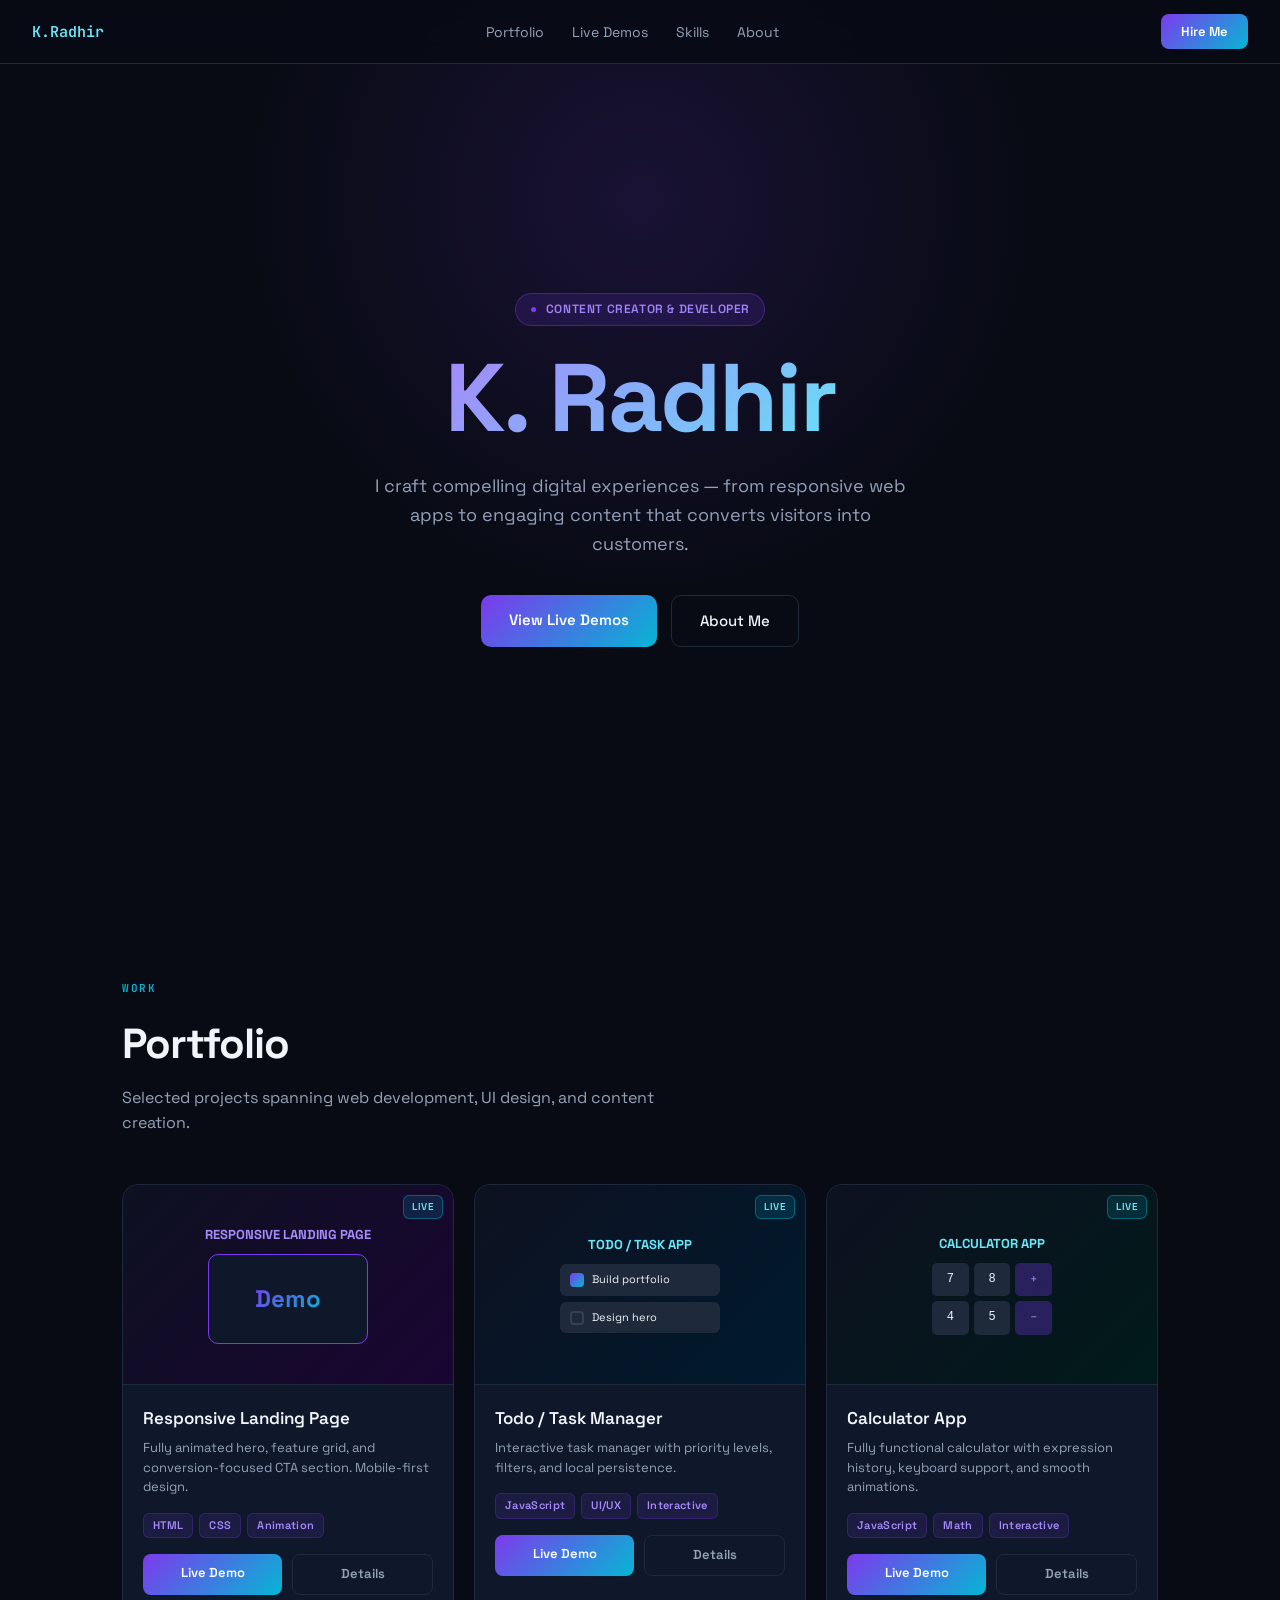
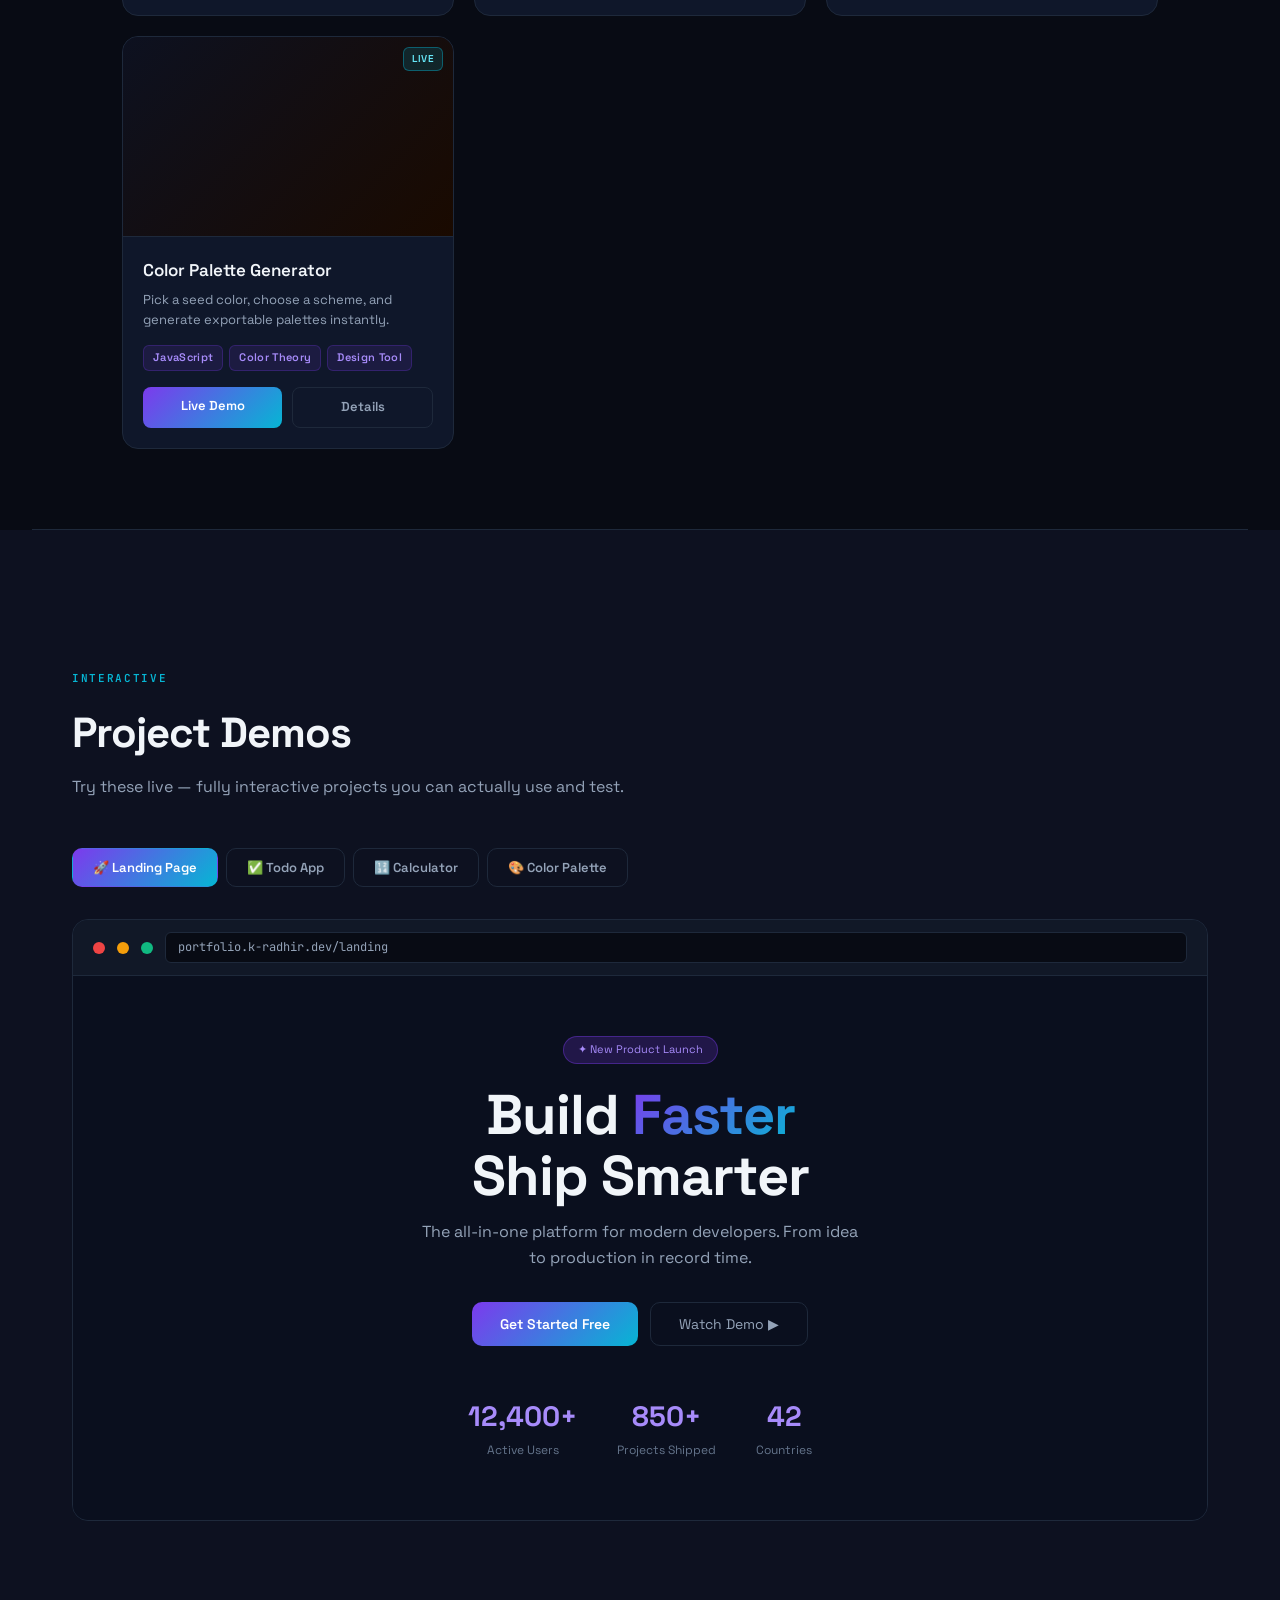
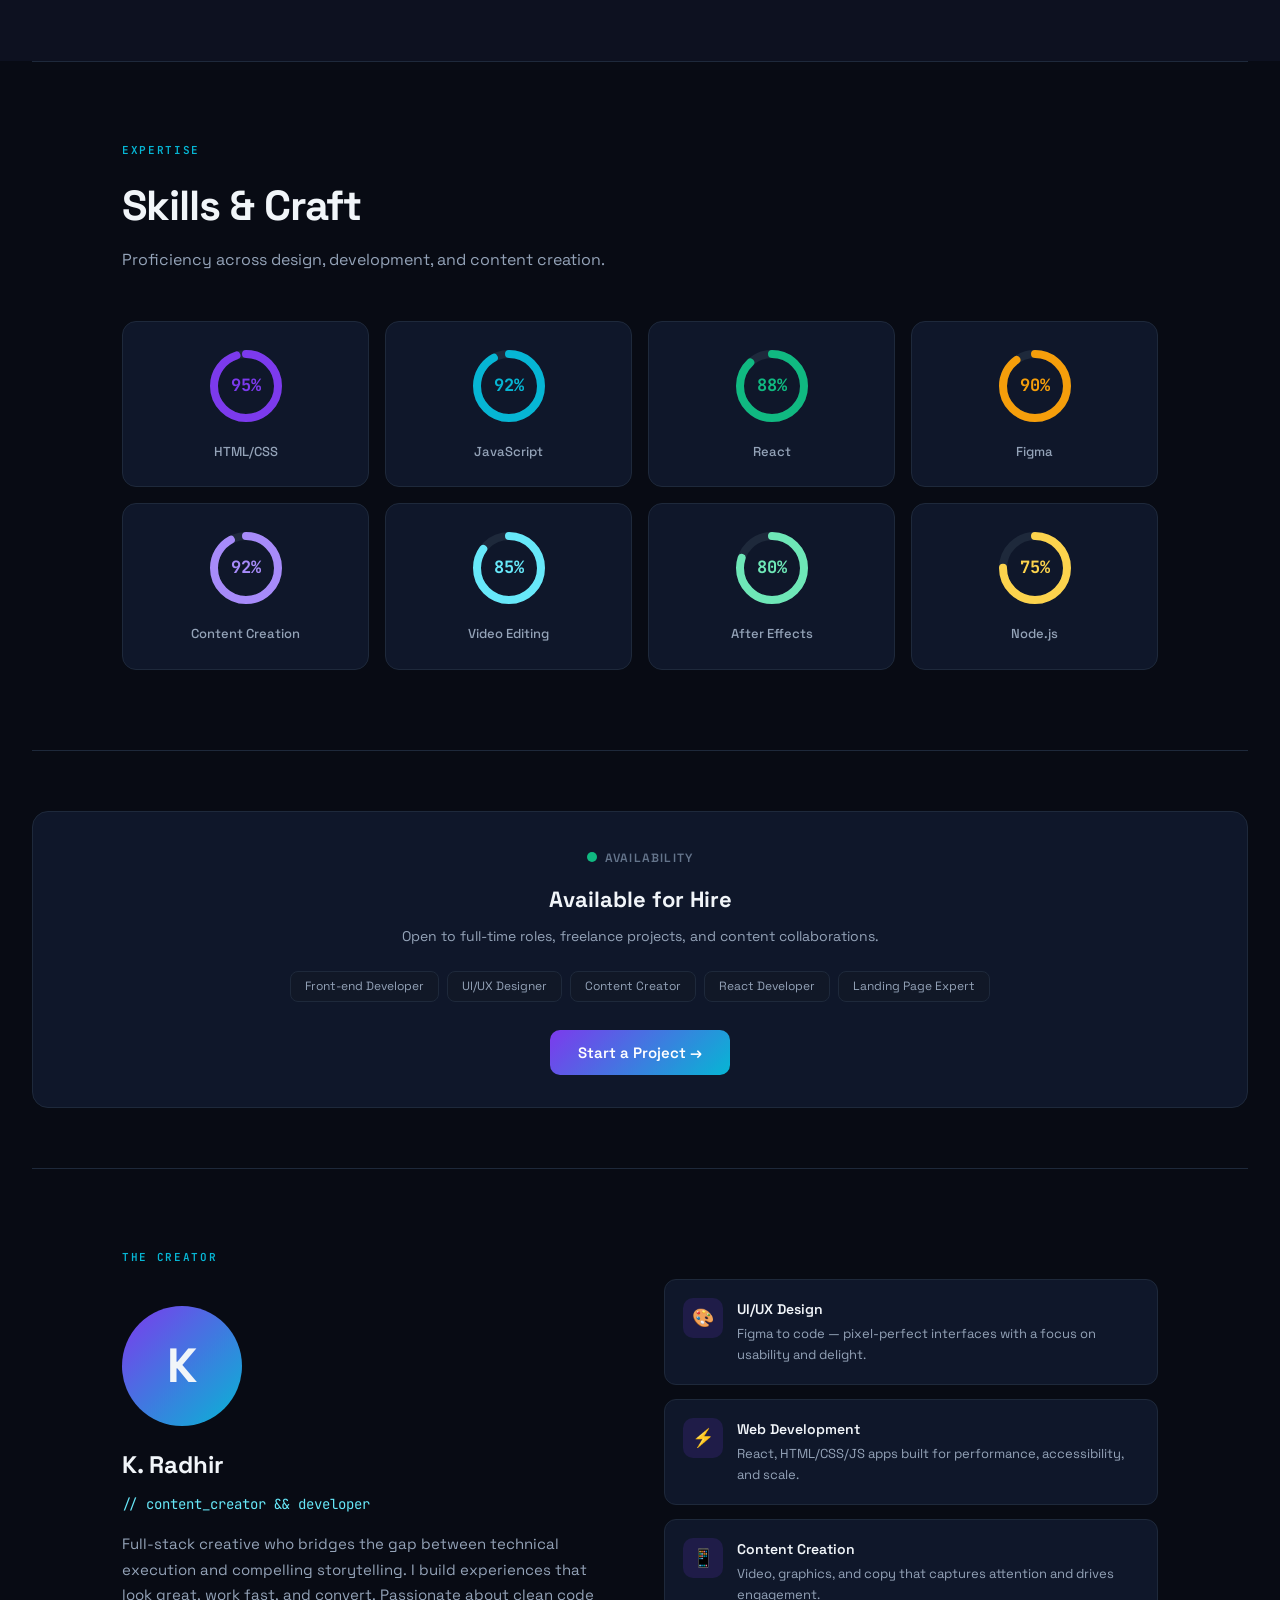
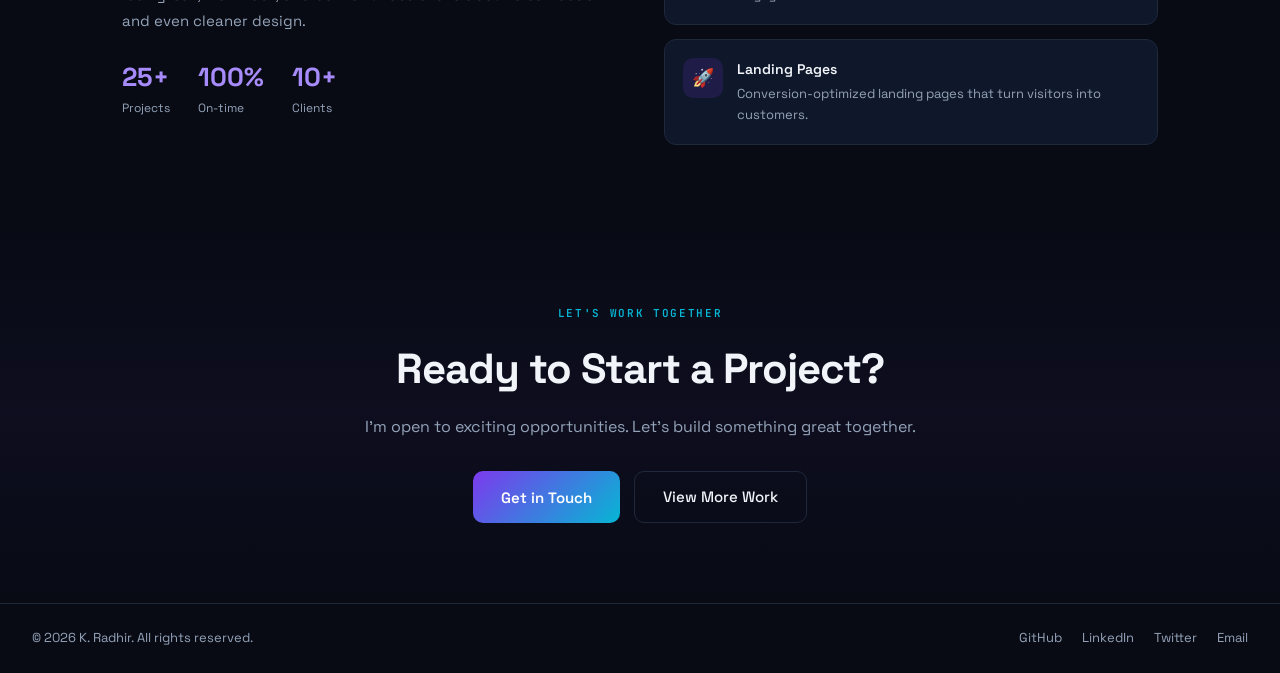
==== Index.html @ b8bf4877 "Index.html" ====
<!DOCTYPE html>
<html lang="en">
<head>
<meta charset="UTF-8">
<meta name="viewport" content="width=device-width, initial-scale=1.0">
<title>K. Radhir – web designer & Developer</title>
<link href="https://fonts.googleapis.com/css2?family=Space+Grotesk:wght@300;400;500;600;700&family=JetBrains+Mono:wght@400;600&display=swap" rel="stylesheet">
<style>
  :root {
    --bg: #080B14;
    --bg2: #0D1120;
    --bg3: #111827;
    --purple: #7C3AED;
    --purple-light: #A78BFA;
    --cyan: #06B6D4;
    --cyan-light: #67E8F9;
    --green: #10B981;
    --text: #F1F5F9;
    --text-muted: #94A3B8;
    --border: #1E293B;
    --card: #0F172A;
  }
  * { margin:0; padding:0; box-sizing:border-box; }
  html { scroll-behavior: smooth; }
  body {
    background: var(--bg);
    color: var(--text);
    font-family: 'Space Grotesk', sans-serif;
    line-height: 1.6;
    overflow-x: hidden;
  }
  /* NAV */
  nav {
    position: fixed; top: 0; width: 100%; z-index: 100;
    background: rgba(8,11,20,0.85);
    backdrop-filter: blur(12px);
    border-bottom: 1px solid var(--border);
    padding: 14px 32px;
    display: flex; justify-content: space-between; align-items: center;
  }
  .nav-logo {
    font-family: 'JetBrains Mono', monospace;
    font-size: 15px; color: var(--cyan-light); font-weight: 600;
  }
  .nav-links { display: flex; gap: 28px; list-style: none; }
  .nav-links a {
    color: var(--text-muted); text-decoration: none; font-size: 14px;
    transition: color .2s;
  }
  .nav-links a:hover { color: var(--cyan-light); }
  .nav-cta {
    background: linear-gradient(135deg, var(--purple), var(--cyan));
    color: white; border: none; padding: 9px 20px; border-radius: 8px;
    font-size: 13px; font-weight: 600; cursor: pointer; font-family: inherit;
    transition: opacity .2s;
  }
  .nav-cta:hover { opacity: .85; }

  /* HERO */
  .hero {
    min-height: 100vh;
    display: flex; flex-direction: column; justify-content: center; align-items: center;
    text-align: center; padding: 100px 32px 60px;
    position: relative; overflow: hidden;
  }
  .hero::before {
    content: '';
    position: absolute; top: -200px; left: 50%; transform: translateX(-50%);
    width: 800px; height: 800px;
    background: radial-gradient(circle, rgba(124,58,237,.15) 0%, transparent 70%);
    pointer-events: none;
  }
  .hero-badge {
    display: inline-flex; align-items: center; gap: 8px;
    background: rgba(124,58,237,.15); border: 1px solid rgba(124,58,237,.4);
    color: var(--purple-light); font-size: 12px; font-weight: 600;
    padding: 6px 14px; border-radius: 100px; margin-bottom: 24px;
    letter-spacing: .05em; text-transform: uppercase;
  }
  .hero-badge::before { content:'●'; color: var(--purple); animation: pulse 2s infinite; }
  @keyframes pulse { 0%,100%{opacity:1} 50%{opacity:.4} }
  .hero h1 {
    font-size: clamp(48px, 9vw, 96px); font-weight: 700; line-height: 1;
    letter-spacing: -2px; margin-bottom: 10px;
  }
  .hero h1 .grad {
    background: linear-gradient(135deg, var(--purple-light), var(--cyan-light));
    -webkit-background-clip: text; -webkit-text-fill-color: transparent;
    background-clip: text;
  }
  .hero-sub {
    color: var(--text-muted); font-size: clamp(15px, 2.5vw, 18px);
    max-width: 560px; margin: 16px auto 36px;
  }
  .hero-btns { display: flex; gap: 14px; justify-content: center; flex-wrap: wrap; }
  .btn-primary {
    background: linear-gradient(135deg, var(--purple), var(--cyan));
    color: white; padding: 13px 28px; border-radius: 10px;
    font-size: 15px; font-weight: 600; text-decoration: none;
    border: none; cursor: pointer; font-family: inherit; transition: transform .2s, opacity .2s;
  }
  .btn-primary:hover { transform: translateY(-2px); opacity: .9; }
  .btn-ghost {
    background: transparent; color: var(--text);
    border: 1px solid var(--border); padding: 13px 28px; border-radius: 10px;
    font-size: 15px; font-weight: 500; text-decoration: none;
    cursor: pointer; font-family: inherit; transition: border-color .2s, color .2s;
  }
  .btn-ghost:hover { border-color: var(--cyan); color: var(--cyan-light); }

  /* SECTION LABELS */
  .section { padding: 80px 32px; max-width: 1100px; margin: 0 auto; }
  .section-label {
    font-family: 'JetBrains Mono', monospace;
    font-size: 11px; font-weight: 600; letter-spacing: .15em;
    text-transform: uppercase; color: var(--cyan);
    margin-bottom: 12px;
  }
  .section-title {
    font-size: clamp(28px, 4vw, 42px); font-weight: 700; letter-spacing: -1px;
    margin-bottom: 8px;
  }
  .section-desc { color: var(--text-muted); font-size: 16px; max-width: 560px; margin-bottom: 48px; }

  /* PORTFOLIO GRID */
  .portfolio-grid {
    display: grid; grid-template-columns: repeat(auto-fill, minmax(320px, 1fr)); gap: 20px;
  }
  .card {
    background: var(--card); border: 1px solid var(--border);
    border-radius: 16px; overflow: hidden; transition: transform .2s, border-color .2s;
  }
  .card:hover { transform: translateY(-4px); border-color: rgba(124,58,237,.5); }
  .card-preview {
    width: 100%; height: 200px; background: var(--bg3);
    display: flex; align-items: center; justify-content: center;
    position: relative; overflow: hidden;
    border-bottom: 1px solid var(--border);
  }
  .card-preview iframe {
    width: 100%; height: 100%; border: none; pointer-events: none;
    transform-origin: top left;
  }
  .card-preview .preview-label {
    position: absolute; top: 10px; right: 10px;
    background: rgba(6,182,212,.15); border: 1px solid rgba(6,182,212,.4);
    color: var(--cyan-light); font-size: 10px; font-weight: 600;
    padding: 3px 8px; border-radius: 6px; letter-spacing: .05em;
  }
  .card-body { padding: 20px; }
  .card-title { font-size: 17px; font-weight: 600; margin-bottom: 6px; }
  .card-desc { color: var(--text-muted); font-size: 13px; line-height: 1.5; margin-bottom: 16px; }
  .tags { display: flex; gap: 6px; flex-wrap: wrap; margin-bottom: 16px; }
  .tag {
    background: rgba(124,58,237,.12); border: 1px solid rgba(124,58,237,.25);
    color: var(--purple-light); font-size: 11px; font-weight: 600;
    padding: 3px 9px; border-radius: 6px; letter-spacing: .03em;
  }
  .card-actions { display: flex; gap: 10px; }
  .btn-sm {
    flex: 1; padding: 9px; border-radius: 8px;
    font-size: 13px; font-weight: 600; font-family: inherit;
    cursor: pointer; transition: all .2s; text-align: center;
    text-decoration: none; display: block;
  }
  .btn-sm-primary {
    background: linear-gradient(135deg, var(--purple), var(--cyan));
    color: white; border: none;
  }
  .btn-sm-ghost {
    background: transparent; color: var(--text-muted);
    border: 1px solid var(--border);
  }
  .btn-sm-ghost:hover { border-color: var(--cyan); color: var(--cyan-light); }

  /* LIVE DEMO SECTION */
  .demos-section { padding: 60px 0; background: var(--bg2); }
  .demos-section .section { max-width: 1200px; }
  .demo-tabs {
    display: flex; gap: 8px; margin-bottom: 32px; flex-wrap: wrap;
  }
  .demo-tab {
    padding: 10px 20px; border-radius: 10px;
    font-size: 13px; font-weight: 600; font-family: inherit;
    cursor: pointer; border: 1px solid var(--border);
    background: transparent; color: var(--text-muted);
    transition: all .2s;
  }
  .demo-tab.active {
    background: linear-gradient(135deg, var(--purple), var(--cyan));
    color: white; border-color: transparent;
  }
  .demo-frame {
    background: var(--card); border: 1px solid var(--border);
    border-radius: 16px; overflow: hidden;
  }
  .demo-topbar {
    background: var(--bg3); padding: 12px 20px;
    display: flex; align-items: center; gap: 12px;
    border-bottom: 1px solid var(--border);
  }
  .dot { width: 12px; height: 12px; border-radius: 50%; }
  .dot-r { background: #EF4444; }
  .dot-y { background: #F59E0B; }
  .dot-g { background: #10B981; }
  .demo-url {
    flex: 1; background: var(--bg); border: 1px solid var(--border);
    border-radius: 6px; padding: 5px 12px;
    font-family: 'JetBrains Mono', monospace; font-size: 12px; color: var(--text-muted);
  }
  .demo-content { display: none; }
  .demo-content.active { display: block; }

  /* DEMO 1: Landing Page */
  .landing-demo {
    background: #0A0F1E;
    min-height: 500px;
    padding: 60px 40px;
    display: flex; flex-direction: column; align-items: center; justify-content: center;
    text-align: center;
  }
  .ld-badge {
    background: rgba(124,58,237,.2); border: 1px solid rgba(124,58,237,.4);
    color: #A78BFA; font-size: 11px; padding: 4px 14px; border-radius: 20px;
    margin-bottom: 20px; display: inline-block;
  }
  .ld-h1 { font-size: clamp(32px, 5vw, 56px); font-weight: 700; letter-spacing: -1px; margin-bottom: 12px; line-height: 1.1; }
  .ld-grad { background: linear-gradient(135deg,#7C3AED,#06B6D4); -webkit-background-clip:text; -webkit-text-fill-color:transparent; background-clip:text; }
  .ld-sub { color: #94A3B8; font-size: 16px; max-width: 440px; margin: 0 auto 32px; }
  .ld-btns { display: flex; gap: 12px; justify-content: center; flex-wrap: wrap; }
  .ld-btn1 { background: linear-gradient(135deg,#7C3AED,#06B6D4); color:white; border:none; padding:12px 28px; border-radius:10px; font-size:14px; font-weight:600; cursor:pointer; font-family:inherit; }
  .ld-btn2 { background: transparent; color:#94A3B8; border:1px solid #1E293B; padding:12px 28px; border-radius:10px; font-size:14px; cursor:pointer; font-family:inherit; }
  .ld-stats { display: flex; gap: 40px; margin-top: 48px; justify-content: center; }
  .ld-stat-n { font-size: 28px; font-weight: 700; color:#A78BFA; }
  .ld-stat-l { font-size: 12px; color: #64748B; margin-top: 2px; }

  /* DEMO 2: Todo App */
  .todo-demo { background: #0A0F1E; min-height: 500px; padding: 40px; }
  .todo-header { margin-bottom: 28px; }
  .todo-title-row { display: flex; justify-content: space-between; align-items: center; margin-bottom: 8px; }
  .todo-h { font-size: 22px; font-weight: 700; }
  .todo-date { font-size: 13px; color: #64748B; }
  .todo-input-row { display: flex; gap: 10px; margin-bottom: 24px; }
  .todo-input {
    flex: 1; background: #0F172A; border: 1px solid #1E293B;
    color: #F1F5F9; padding: 12px 16px; border-radius: 10px;
    font-size: 14px; font-family: inherit; outline: none;
  }
  .todo-input:focus { border-color: #7C3AED; }
  .todo-add { background: linear-gradient(135deg,#7C3AED,#06B6D4); color:white; border:none; padding:12px 20px; border-radius:10px; font-size:14px; font-weight:600; cursor:pointer; font-family:inherit; white-space:nowrap; }
  .todo-filters { display: flex; gap: 8px; margin-bottom: 20px; }
  .todo-filter { padding: 6px 16px; border-radius: 8px; border: 1px solid #1E293B; background:transparent; color:#64748B; font-size:12px; font-weight:600; cursor:pointer; font-family:inherit; transition:all .2s; }
  .todo-filter.active { background:rgba(124,58,237,.2); border-color:rgba(124,58,237,.4); color:#A78BFA; }
  .todo-list { display: flex; flex-direction: column; gap: 10px; }
  .todo-item {
    background: #0F172A; border: 1px solid #1E293B; border-radius: 12px;
    padding: 14px 16px; display: flex; align-items: center; gap: 12px;
    transition: border-color .2s;
  }
  .todo-item:hover { border-color: #334155; }
  .todo-item.done { opacity: .5; }
  .todo-cb {
    width: 20px; height: 20px; border-radius: 6px;
    border: 2px solid #334155; background: transparent;
    cursor: pointer; display: flex; align-items: center; justify-content: center;
    flex-shrink: 0; transition: all .2s;
  }
  .todo-cb.checked { background: linear-gradient(135deg,#7C3AED,#06B6D4); border-color:transparent; }
  .todo-cb.checked::after { content:'✓'; color:white; font-size:11px; font-weight:700; }
  .todo-text { flex: 1; font-size: 14px; }
  .todo-item.done .todo-text { text-decoration: line-through; color: #475569; }
  .todo-del { background:none; border:none; color:#475569; cursor:pointer; font-size:16px; padding:0 4px; transition:color .2s; }
  .todo-del:hover { color:#EF4444; }
  .todo-priority { font-size: 10px; font-weight: 700; padding: 3px 8px; border-radius: 5px; flex-shrink:0; }
  .p-high { background:rgba(239,68,68,.15); color:#F87171; }
  .p-med  { background:rgba(245,158,11,.15); color:#FCD34D; }
  .p-low  { background:rgba(16,185,129,.15); color:#6EE7B7; }

  /* DEMO 3: Calculator */
  .calc-demo { background: #0A0F1E; min-height: 500px; padding: 40px; display:flex; align-items:center; justify-content:center; }
  .calc-wrap { background: #0F172A; border: 1px solid #1E293B; border-radius: 24px; padding: 28px; width: 320px; }
  .calc-display {
    background: #080B14; border-radius: 16px; padding: 20px 20px 12px;
    text-align: right; margin-bottom: 20px; border: 1px solid #1E293B;
  }
  .calc-expr { color: #64748B; font-size: 14px; min-height: 20px; font-family: 'JetBrains Mono', monospace; }
  .calc-val { font-size: 42px; font-weight: 300; font-family: 'JetBrains Mono', monospace; color: #F1F5F9; margin-top: 4px; word-break: break-all; }
  .calc-btns { display: grid; grid-template-columns: repeat(4,1fr); gap: 10px; }
  .c-btn {
    padding: 18px; border-radius: 12px; border: none;
    font-size: 16px; font-weight: 600; cursor: pointer;
    font-family: 'JetBrains Mono', monospace; transition: all .1s; user-select:none;
  }
  .c-btn:active { transform: scale(.93); }
  .c-num { background: #1E293B; color: #F1F5F9; }
  .c-num:hover { background: #2D3F55; }
  .c-op  { background: rgba(124,58,237,.2); color: #A78BFA; border: 1px solid rgba(124,58,237,.3); }
  .c-op:hover { background: rgba(124,58,237,.35); }
  .c-eq  { background: linear-gradient(135deg,#7C3AED,#06B6D4); color:white; }
  .c-clr { background: rgba(239,68,68,.15); color: #F87171; }
  .c-clr:hover { background: rgba(239,68,68,.25); }
  .c-zero { grid-column: span 2; }

  /* DEMO 4: Color Palette Generator */
  .palette-demo { background: #0A0F1E; min-height: 500px; padding: 40px; }
  .palette-title { font-size: 22px; font-weight: 700; margin-bottom: 6px; }
  .palette-sub { color: #64748B; font-size: 14px; margin-bottom: 28px; }
  .palette-controls { display: flex; gap: 12px; margin-bottom: 28px; align-items: center; flex-wrap: wrap; }
  .palette-seed-row { display:flex; gap:10px; align-items:center; }
  .color-picker-label { font-size: 13px; color: #94A3B8; }
  .color-picker { width: 44px; height: 44px; border-radius: 10px; border: 2px solid #1E293B; cursor: pointer; padding: 2px; background: transparent; }
  .palette-scheme-btns { display:flex; gap:8px; }
  .scheme-btn { padding:8px 14px; border-radius:8px; border:1px solid #1E293B; background:transparent; color:#64748B; font-size:12px; font-weight:600; cursor:pointer; font-family:inherit; transition:all .2s; }
  .scheme-btn.active { background:rgba(124,58,237,.2); border-color:rgba(124,58,237,.4); color:#A78BFA; }
  .palette-gen-btn { margin-left:auto; background:linear-gradient(135deg,#7C3AED,#06B6D4); color:white; border:none; padding:10px 22px; border-radius:10px; font-size:13px; font-weight:600; cursor:pointer; font-family:inherit; }
  .palette-swatches { display: flex; gap: 0; border-radius: 16px; overflow: hidden; margin-bottom: 20px; height: 120px; }
  .swatch { flex: 1; display:flex; align-items:flex-end; justify-content:center; padding-bottom:10px; cursor:pointer; transition: flex .3s; position:relative; }
  .swatch:hover { flex: 1.4; }
  .swatch-hex { font-size:10px; font-weight:700; font-family:'JetBrains Mono',monospace; background:rgba(0,0,0,.5); color:white; padding:3px 7px; border-radius:5px; }
  .palette-list { display: flex; flex-direction:column; gap: 8px; }
  .palette-row { display:flex; align-items:center; gap:14px; background:#0F172A; border:1px solid #1E293B; border-radius:10px; padding:12px 16px; }
  .pl-swatch { width:32px; height:32px; border-radius:8px; flex-shrink:0; }
  .pl-hex { font-family:'JetBrains Mono',monospace; font-size:13px; flex:1; }
  .pl-name { color:#64748B; font-size:12px; flex:1; }
  .pl-copy { background:none; border:1px solid #1E293B; color:#94A3B8; padding:5px 12px; border-radius:7px; font-size:11px; cursor:pointer; font-family:inherit; transition:all .2s; }
  .pl-copy:hover { border-color:#06B6D4; color:#67E8F9; }
  .pl-copy.copied { background:rgba(16,185,129,.15); border-color:#10B981; color:#6EE7B7; }

  /* SKILLS */
  .skills-grid {
    display: grid; grid-template-columns: repeat(auto-fill, minmax(200px, 1fr)); gap: 16px;
  }
  .skill-card {
    background: var(--card); border: 1px solid var(--border); border-radius: 14px; padding: 24px;
    text-align: center;
  }
  .skill-ring {
    width: 80px; height: 80px; margin: 0 auto 16px;
    position: relative;
  }
  .skill-ring svg { transform: rotate(-90deg); }
  .skill-ring-bg { fill: none; stroke: #1E293B; stroke-width: 8; }
  .skill-ring-fill { fill: none; stroke-width: 8; stroke-linecap: round; transition: stroke-dashoffset .8s ease; }
  .skill-pct {
    position: absolute; top: 50%; left: 50%; transform: translate(-50%,-50%);
    font-size: 17px; font-weight: 700; font-family: 'JetBrains Mono', monospace;
  }
  .skill-name { font-size: 13px; color: var(--text-muted); font-weight: 500; }

  /* ABOUT */
  .about-grid { display: grid; grid-template-columns: 1fr 1fr; gap: 48px; align-items: center; }
  @media (max-width: 640px) { .about-grid { grid-template-columns: 1fr; } }
  .about-avatar {
    width: 120px; height: 120px; border-radius: 50%;
    background: linear-gradient(135deg, var(--purple), var(--cyan));
    display: flex; align-items: center; justify-content: center;
    font-size: 48px; font-weight: 700; margin-bottom: 20px;
  }
  .about-name { font-size: 24px; font-weight: 700; margin-bottom: 8px; }
  .about-role { color: var(--cyan-light); font-size: 14px; font-family: 'JetBrains Mono', monospace; margin-bottom: 16px; }
  .about-bio { color: var(--text-muted); font-size: 15px; line-height: 1.7; margin-bottom: 24px; }
  .about-stats { display: flex; gap: 28px; }
  .stat-val { font-size: 26px; font-weight: 700; color: var(--purple-light); }
  .stat-label { font-size: 12px; color: var(--text-muted); }
  .about-services { display: flex; flex-direction: column; gap: 14px; }
  .service-item {
    background: var(--card); border: 1px solid var(--border); border-radius: 12px; padding: 18px;
    display: flex; gap: 14px; align-items: flex-start;
    transition: border-color .2s;
  }
  .service-item:hover { border-color: rgba(124,58,237,.5); }
  .service-icon {
    width: 40px; height: 40px; border-radius: 10px;
    background: rgba(124,58,237,.15); display: flex; align-items: center; justify-content: center;
    font-size: 18px; flex-shrink: 0;
  }
  .service-title { font-size: 14px; font-weight: 600; margin-bottom: 4px; }
  .service-desc { font-size: 13px; color: var(--text-muted); }

  /* AVAILABLE */
  .available-banner {
    background: var(--card); border: 1px solid var(--border); border-radius: 16px; padding: 32px;
    text-align: center; margin: 0 32px;
  }
  .avail-dot { display: inline-block; width: 10px; height: 10px; background: var(--green); border-radius: 50%; margin-right: 8px; animation: pulse 2s infinite; }
  .avail-title { font-size: 22px; font-weight: 700; margin: 12px 0 8px; }
  .avail-desc { color: var(--text-muted); font-size: 14px; margin-bottom: 24px; }
  .avail-skills { display: flex; gap: 8px; flex-wrap: wrap; justify-content: center; margin-bottom: 28px; }
  .avail-skill { background: var(--bg3); border: 1px solid var(--border); color: var(--text-muted); font-size: 12px; padding: 5px 14px; border-radius: 8px; }

  /* CTA */
  .cta-section {
    text-align: center; padding: 80px 32px;
    background: linear-gradient(180deg, var(--bg) 0%, rgba(124,58,237,.05) 50%, var(--bg) 100%);
  }
  .cta-title { font-size: clamp(28px,4vw,42px); font-weight: 700; letter-spacing: -1px; margin-bottom: 12px; }
  .cta-sub { color: var(--text-muted); font-size: 16px; margin-bottom: 32px; }

  /* FOOTER */
  footer {
    border-top: 1px solid var(--border); padding: 24px 32px;
    display: flex; justify-content: space-between; align-items: center; flex-wrap: wrap; gap: 16px;
  }
  .footer-copy { font-size: 13px; color: var(--text-muted); }
  .footer-links { display: flex; gap: 20px; }
  .footer-links a { color: var(--text-muted); font-size: 13px; text-decoration: none; transition: color .2s; }
  .footer-links a:hover { color: var(--cyan-light); }

  /* divider */
  .divider { height: 1px; background: var(--border); margin: 0 32px; }

  /* responsive */
  @media (max-width: 768px) {
    .nav-links { display: none; }
    .portfolio-grid { grid-template-columns: 1fr; }
    .skills-grid { grid-template-columns: repeat(2,1fr); }
    .ld-stats { gap: 24px; }
    .calc-wrap { width: 100%; max-width: 320px; }
    .palette-controls { flex-direction: column; align-items:flex-start; }
    .palette-gen-btn { margin-left: 0; }
  }
  @media (max-width: 480px) {
    nav { padding: 12px 16px; }
    .section { padding: 60px 16px; }
    .available-banner { margin: 0 16px; }
    .demo-tabs { gap: 6px; }
    .demo-tab { font-size: 12px; padding: 8px 14px; }
  }
</style>
</head>
<body>

<!-- NAV -->
<nav>
  <span class="nav-logo">K.Radhir</span>
  <ul class="nav-links">
    <li><a href="#portfolio">Portfolio</a></li>
    <li><a href="#demos">Live Demos</a></li>
    <li><a href="#skills">Skills</a></li>
    <li><a href="#about">About</a></li>
  </ul>
  <button class="nav-cta" onclick="document.getElementById('contact').scrollIntoView({behavior:'smooth'})">Hire Me</button>
</nav>

<!-- HERO -->
<section class="hero">
  <div class="hero-badge">Content Creator &amp; Developer</div>
  <h1><span class="grad">K. Radhir</span></h1>
  <p class="hero-sub">I craft compelling digital experiences — from responsive web apps to engaging content that converts visitors into customers.</p>
  <div class="hero-btns">
    <a href="#demos" class="btn-primary">View Live Demos</a>
    <a href="#about" class="btn-ghost">About Me</a>
  </div>
</section>

<!-- PORTFOLIO GRID -->
<section class="section" id="portfolio">
  <div class="section-label">Work</div>
  <h2 class="section-title">Portfolio</h2>
  <p class="section-desc">Selected projects spanning web development, UI design, and content creation.</p>
  <div class="portfolio-grid">
    <div class="card">
      <div class="card-preview" style="background:linear-gradient(135deg,#0D1120,#1a0533)">
        <div style="text-align:center;padding:20px">
          <div style="font-size:13px;color:#A78BFA;font-weight:700;margin-bottom:8px">RESPONSIVE LANDING PAGE</div>
          <div style="width:160px;height:90px;background:#0F172A;border-radius:10px;margin:0 auto;border:1px solid #7C3AED;display:flex;align-items:center;justify-content:center">
            <div style="font-size:24px;font-weight:700;background:linear-gradient(135deg,#7C3AED,#06B6D4);-webkit-background-clip:text;-webkit-text-fill-color:transparent;background-clip:text">Demo</div>
          </div>
        </div>
        <span class="preview-label">LIVE</span>
      </div>
      <div class="card-body">
        <div class="card-title">Responsive Landing Page</div>
        <div class="card-desc">Fully animated hero, feature grid, and conversion-focused CTA section. Mobile-first design.</div>
        <div class="tags"><span class="tag">HTML</span><span class="tag">CSS</span><span class="tag">Animation</span></div>
        <div class="card-actions">
          <a href="#demo-landing" class="btn-sm btn-sm-primary" onclick="openDemo('landing')">Live Demo</a>
          <a href="#demos" class="btn-sm btn-sm-ghost">Details</a>
        </div>
      </div>
    </div>
    <div class="card">
      <div class="card-preview" style="background:linear-gradient(135deg,#0D1120,#001a2e)">
        <div style="text-align:center;padding:20px">
          <div style="font-size:13px;color:#67E8F9;font-weight:700;margin-bottom:8px">TODO / TASK APP</div>
          <div style="display:flex;flex-direction:column;gap:6px;width:160px;margin:0 auto">
            <div style="background:#1E293B;border-radius:6px;padding:7px 10px;font-size:11px;display:flex;gap:8px;align-items:center"><div style="width:14px;height:14px;border-radius:4px;background:linear-gradient(135deg,#7C3AED,#06B6D4)"></div>Build portfolio</div>
            <div style="background:#1E293B;border-radius:6px;padding:7px 10px;font-size:11px;display:flex;gap:8px;align-items:center"><div style="width:14px;height:14px;border-radius:4px;border:2px solid #334155"></div>Design hero</div>
          </div>
        </div>
        <span class="preview-label">LIVE</span>
      </div>
      <div class="card-body">
        <div class="card-title">Todo / Task Manager</div>
        <div class="card-desc">Interactive task manager with priority levels, filters, and local persistence.</div>
        <div class="tags"><span class="tag">JavaScript</span><span class="tag">UI/UX</span><span class="tag">Interactive</span></div>
        <div class="card-actions">
          <a href="#demos" class="btn-sm btn-sm-primary" onclick="openDemo('todo')">Live Demo</a>
          <a href="#demos" class="btn-sm btn-sm-ghost">Details</a>
        </div>
      </div>
    </div>
    <div class="card">
      <div class="card-preview" style="background:linear-gradient(135deg,#0D1120,#001a1a)">
        <div style="text-align:center;padding:20px">
          <div style="font-size:13px;color:#67E8F9;font-weight:700;margin-bottom:8px">CALCULATOR APP</div>
          <div style="display:grid;grid-template-columns:repeat(3,1fr);gap:5px;width:120px;margin:0 auto">
            <div style="background:#1E293B;border-radius:5px;padding:7px;font-size:12px;text-align:center;font-family:monospace">7</div>
            <div style="background:#1E293B;border-radius:5px;padding:7px;font-size:12px;text-align:center;font-family:monospace">8</div>
            <div style="background:rgba(124,58,237,.3);border-radius:5px;padding:7px;font-size:12px;text-align:center;color:#A78BFA">+</div>
            <div style="background:#1E293B;border-radius:5px;padding:7px;font-size:12px;text-align:center;font-family:monospace">4</div>
            <div style="background:#1E293B;border-radius:5px;padding:7px;font-size:12px;text-align:center;font-family:monospace">5</div>
            <div style="background:rgba(124,58,237,.3);border-radius:5px;padding:7px;font-size:12px;text-align:center;color:#A78BFA">−</div>
          </div>
        </div>
        <span class="preview-label">LIVE</span>
      </div>
      <div class="card-body">
        <div class="card-title">Calculator App</div>
        <div class="card-desc">Fully functional calculator with expression history, keyboard support, and smooth animations.</div>
        <div class="tags"><span class="tag">JavaScript</span><span class="tag">Math</span><span class="tag">Interactive</span></div>
        <div class="card-actions">
          <a href="#demos" class="btn-sm btn-sm-primary" onclick="openDemo('calc')">Live Demo</a>
          <a href="#demos" class="btn-sm btn-sm-ghost">Details</a>
        </div>
      </div>
    </div>
    <div class="card">
      <div class="card-preview" style="background:linear-gradient(135deg,#0D1120,#1a0a00)">
        <div style="display:flex;height:100%;align-items:center;justify-content:center;gap:0">
          <div style="flex:1;height:100%;background:#7C3AED"></div>
          <div style="flex:1;height:100%;background:#06B6D4"></div>
          <div style="flex:1;height:100%;background:#10B981"></div>
          <div style="flex:1;height:100%;background:#F59E0B"></div>
          <div style="flex:1;height:100%;background:#EF4444"></div>
        </div>
        <span class="preview-label">LIVE</span>
      </div>
      <div class="card-body">
        <div class="card-title">Color Palette Generator</div>
        <div class="card-desc">Pick a seed color, choose a scheme, and generate exportable palettes instantly.</div>
        <div class="tags"><span class="tag">JavaScript</span><span class="tag">Color Theory</span><span class="tag">Design Tool</span></div>
        <div class="card-actions">
          <a href="#demos" class="btn-sm btn-sm-primary" onclick="openDemo('palette')">Live Demo</a>
          <a href="#demos" class="btn-sm btn-sm-ghost">Details</a>
        </div>
      </div>
    </div>
  </div>
</section>

<div class="divider"></div>

<!-- LIVE DEMOS -->
<div class="demos-section" id="demos">
  <div class="section">
    <div class="section-label">Interactive</div>
    <h2 class="section-title">Project Demos</h2>
    <p class="section-desc">Try these live — fully interactive projects you can actually use and test.</p>

    <div class="demo-tabs">
      <button class="demo-tab active" onclick="openDemo('landing')">🚀 Landing Page</button>
      <button class="demo-tab" onclick="openDemo('todo')">✅ Todo App</button>
      <button class="demo-tab" onclick="openDemo('calc')">🔢 Calculator</button>
      <button class="demo-tab" onclick="openDemo('palette')">🎨 Color Palette</button>
    </div>

    <div class="demo-frame">
      <div class="demo-topbar">
        <div class="dot dot-r"></div>
        <div class="dot dot-y"></div>
        <div class="dot dot-g"></div>
        <div class="demo-url" id="demoUrl">portfolio.k-radhir.dev/landing</div>
      </div>

      <!-- DEMO: Landing Page -->
      <div class="demo-content active" id="demo-landing">
        <div class="landing-demo">
          <div class="ld-badge">✦ New Product Launch</div>
          <h2 class="ld-h1">Build <span class="ld-grad">Faster</span><br>Ship Smarter</h2>
          <p class="ld-sub">The all-in-one platform for modern developers. From idea to production in record time.</p>
          <div class="ld-btns">
            <button class="ld-btn1" onclick="this.textContent='🎉 Started!';setTimeout(()=>this.textContent='Get Started Free',2000)">Get Started Free</button>
            <button class="ld-btn2" onclick="alert('▶ Video demo would play here')">Watch Demo ▶</button>
          </div>
          <div class="ld-stats">
            <div><div class="ld-stat-n" id="ldN1">0</div><div class="ld-stat-l">Active Users</div></div>
            <div><div class="ld-stat-n" id="ldN2">0</div><div class="ld-stat-l">Projects Shipped</div></div>
            <div><div class="ld-stat-n" id="ldN3">0</div><div class="ld-stat-l">Countries</div></div>
          </div>
        </div>
      </div>

      <!-- DEMO: Todo -->
      <div class="demo-content" id="demo-todo">
        <div class="todo-demo">
          <div class="todo-header">
            <div class="todo-title-row">
              <span class="todo-h">My Tasks</span>
              <span class="todo-date" id="todoDate"></span>
            </div>
          </div>
          <div class="todo-input-row">
            <input class="todo-input" id="todoInput" placeholder="Add a new task..." onkeydown="if(event.key==='Enter')addTodo()">
            <select id="todoPriority" style="background:#0F172A;border:1px solid #1E293B;color:#94A3B8;padding:12px;border-radius:10px;font-family:inherit;font-size:13px;cursor:pointer;outline:none">
              <option value="high">🔴 High</option>
              <option value="med" selected>🟡 Med</option>
              <option value="low">🟢 Low</option>
            </select>
            <button class="todo-add" onclick="addTodo()">+ Add</button>
          </div>
          <div class="todo-filters">
            <button class="todo-filter active" onclick="filterTodos('all',this)">All</button>
            <button class="todo-filter" onclick="filterTodos('active',this)">Active</button>
            <button class="todo-filter" onclick="filterTodos('done',this)">Done</button>
          </div>
          <div class="todo-list" id="todoList"></div>
        </div>
      </div>

      <!-- DEMO: Calculator -->
      <div class="demo-content" id="demo-calc">
        <div class="calc-demo">
          <div class="calc-wrap">
            <div class="calc-display">
              <div class="calc-expr" id="calcExpr"></div>
              <div class="calc-val" id="calcVal">0</div>
            </div>
            <div class="calc-btns">
              <button class="c-btn c-clr" onclick="calcAction('C')">C</button>
              <button class="c-btn c-clr" onclick="calcAction('±')">±</button>
              <button class="c-btn c-clr" onclick="calcAction('%')">%</button>
              <button class="c-btn c-op"  onclick="calcAction('÷')">÷</button>
              <button class="c-btn c-num" onclick="calcAction('7')">7</button>
              <button class="c-btn c-num" onclick="calcAction('8')">8</button>
              <button class="c-btn c-num" onclick="calcAction('9')">9</button>
              <button class="c-btn c-op"  onclick="calcAction('×')">×</button>
              <button class="c-btn c-num" onclick="calcAction('4')">4</button>
              <button class="c-btn c-num" onclick="calcAction('5')">5</button>
              <button class="c-btn c-num" onclick="calcAction('6')">6</button>
              <button class="c-btn c-op"  onclick="calcAction('−')">−</button>
              <button class="c-btn c-num" onclick="calcAction('1')">1</button>
              <button class="c-btn c-num" onclick="calcAction('2')">2</button>
              <button class="c-btn c-num" onclick="calcAction('3')">3</button>
              <button class="c-btn c-op"  onclick="calcAction('+')">+</button>
              <button class="c-btn c-num c-zero" onclick="calcAction('0')">0</button>
              <button class="c-btn c-num" onclick="calcAction('.')">.</button>
              <button class="c-btn c-eq"  onclick="calcAction('=')">=</button>
            </div>
          </div>
        </div>
      </div>

      <!-- DEMO: Color Palette -->
      <div class="demo-content" id="demo-palette">
        <div class="palette-demo">
          <div class="palette-title">Color Palette Generator</div>
          <div class="palette-sub">Pick a color, choose a scheme, generate your palette.</div>
          <div class="palette-controls">
            <div class="palette-seed-row">
              <span class="color-picker-label">Seed:</span>
              <input type="color" class="color-picker" id="seedColor" value="#7C3AED" oninput="generatePalette()">
            </div>
            <div class="palette-scheme-btns">
              <button class="scheme-btn active" onclick="setScheme('analogous',this)">Analogous</button>
              <button class="scheme-btn" onclick="setScheme('complementary',this)">Complementary</button>
              <button class="scheme-btn" onclick="setScheme('triadic',this)">Triadic</button>
              <button class="scheme-btn" onclick="setScheme('monochromatic',this)">Mono</button>
            </div>
            <button class="palette-gen-btn" onclick="generatePalette()">↻ Randomize</button>
          </div>
          <div class="palette-swatches" id="paletteSwatch"></div>
          <div class="palette-list" id="paletteList"></div>
        </div>
      </div>
    </div>
  </div>
</div>

<div class="divider"></div>

<!-- SKILLS -->
<section class="section" id="skills">
  <div class="section-label">Expertise</div>
  <h2 class="section-title">Skills &amp; Craft</h2>
  <p class="section-desc">Proficiency across design, development, and content creation.</p>
  <div class="skills-grid" id="skillsGrid"></div>
</section>

<div class="divider"></div>

<!-- AVAILABLE -->
<div style="padding: 60px 0" id="contact">
  <div class="available-banner">
    <div><span class="avail-dot"></span><span style="font-size:12px;color:#64748B;font-weight:600;letter-spacing:.1em">AVAILABILITY</span></div>
    <div class="avail-title">Available for Hire</div>
    <div class="avail-desc">Open to full-time roles, freelance projects, and content collaborations.</div>
    <div class="avail-skills">
      <span class="avail-skill">Front-end Developer</span>
      <span class="avail-skill">UI/UX Designer</span>
      <span class="avail-skill">Content Creator</span>
      <span class="avail-skill">React Developer</span>
      <span class="avail-skill">Landing Page Expert</span>
    </div>
    <button class="btn-primary" onclick="window.location='mailto:radhir@example.com'">Start a Project →</button>
  </div>
</div>

<div class="divider"></div>

<!-- ABOUT -->
<section class="section" id="about">
  <div class="section-label">The Creator</div>
  <div class="about-grid">
    <div>
      <div class="about-avatar">K</div>
      <div class="about-name">K. Radhir</div>
      <div class="about-role">// content_creator && developer</div>
      <div class="about-bio">Full-stack creative who bridges the gap between technical execution and compelling storytelling. I build experiences that look great, work fast, and convert. Passionate about clean code and even cleaner design.</div>
      <div class="about-stats">
        <div><div class="stat-val">25+</div><div class="stat-label">Projects</div></div>
        <div><div class="stat-val">100%</div><div class="stat-label">On-time</div></div>
        <div><div class="stat-val">10+</div><div class="stat-label">Clients</div></div>
      </div>
    </div>
    <div class="about-services">
      <div class="service-item">
        <div class="service-icon">🎨</div>
        <div>
          <div class="service-title">UI/UX Design</div>
          <div class="service-desc">Figma to code — pixel-perfect interfaces with a focus on usability and delight.</div>
        </div>
      </div>
      <div class="service-item">
        <div class="service-icon">⚡</div>
        <div>
          <div class="service-title">Web Development</div>
          <div class="service-desc">React, HTML/CSS/JS apps built for performance, accessibility, and scale.</div>
        </div>
      </div>
      <div class="service-item">
        <div class="service-icon">📱</div>
        <div>
          <div class="service-title">Content Creation</div>
          <div class="service-desc">Video, graphics, and copy that captures attention and drives engagement.</div>
        </div>
      </div>
      <div class="service-item">
        <div class="service-icon">🚀</div>
        <div>
          <div class="service-title">Landing Pages</div>
          <div class="service-desc">Conversion-optimized landing pages that turn visitors into customers.</div>
        </div>
      </div>
    </div>
  </div>
</section>

<!-- CTA -->
<div class="cta-section">
  <div class="section-label" style="text-align:center">Let's Work Together</div>
  <h2 class="cta-title">Ready to Start a Project?</h2>
  <p class="cta-sub">I'm open to exciting opportunities. Let's build something great together.</p>
  <div class="hero-btns">
    <button class="btn-primary" onclick="window.location='mailto:radhir@example.com'">Get in Touch</button>
    <a href="#demos" class="btn-ghost">View More Work</a>
  </div>
</div>

<footer>
  <div class="footer-copy">© 2026 K. Radhir. All rights reserved.</div>
  <div class="footer-links">
    <a href="#">GitHub</a>
    <a href="#">LinkedIn</a>
    <a href="#">Twitter</a>
    <a href="#">Email</a>
  </div>
</footer>

<script>
// ─── DEMO SWITCHER ───────────────────────────────────────────────
const demoUrls = {
  landing: 'portfolio.k-radhir.dev/landing',
  todo:    'portfolio.k-radhir.dev/todo-app',
  calc:    'portfolio.k-radhir.dev/calculator',
  palette: 'portfolio.k-radhir.dev/palette-gen'
};
function openDemo(id) {
  document.querySelectorAll('.demo-content').forEach(d => d.classList.remove('active'));
  document.querySelectorAll('.demo-tab').forEach(t => t.classList.remove('active'));
  document.getElementById('demo-' + id).classList.add('active');
  document.getElementById('demoUrl').textContent = demoUrls[id];
  const tabs = document.querySelectorAll('.demo-tab');
  const map = {landing:0, todo:1, calc:2, palette:3};
  tabs[map[id]].classList.add('active');
  document.getElementById('demos').scrollIntoView({behavior:'smooth'});
  if (id === 'landing') animateCounters();
  if (id === 'palette') generatePalette();
}

// ─── LANDING COUNTER ANIM ────────────────────────────────────────
let countersRan = false;
function animateCounters() {
  if (countersRan) return; countersRan = true;
  const targets = [{id:'ldN1', end:12400, suffix:'+'}, {id:'ldN2', end:850, suffix:'+'}, {id:'ldN3', end:42, suffix:''}];
  targets.forEach(t => {
    let cur = 0;
    const step = Math.ceil(t.end / 60);
    const el = document.getElementById(t.id);
    const iv = setInterval(() => {
      cur = Math.min(cur + step, t.end);
      el.textContent = cur.toLocaleString() + t.suffix;
      if (cur >= t.end) clearInterval(iv);
    }, 20);
  });
}
window.addEventListener('load', () => { if (document.getElementById('demo-landing').classList.contains('active')) animateCounters(); });

// ─── TODO APP ────────────────────────────────────────────────────
let todos = [
  {id:1, text:'Design portfolio hero section', priority:'high', done:false},
  {id:2, text:'Build responsive landing page', priority:'high', done:true},
  {id:3, text:'Write project descriptions', priority:'med', done:false},
  {id:4, text:'Add live demos', priority:'med', done:false},
  {id:5, text:'Test on mobile devices', priority:'low', done:false},
];
let todoFilter = 'all';
let nextId = 6;

document.getElementById('todoDate').textContent = new Date().toLocaleDateString('en-US',{weekday:'long',month:'short',day:'numeric'});

function renderTodos() {
  const list = document.getElementById('todoList');
  const visible = todos.filter(t => {
    if (todoFilter === 'active') return !t.done;
    if (todoFilter === 'done') return t.done;
    return true;
  });
  if (!visible.length) { list.innerHTML = '<div style="text-align:center;color:#475569;padding:24px;font-size:14px">No tasks here ✨</div>'; return; }
  list.innerHTML = visible.map(t => `
    <div class="todo-item ${t.done?'done':''}" id="ti-${t.id}">
      <div class="todo-cb ${t.done?'checked':''}" onclick="toggleTodo(${t.id})"></div>
      <span class="todo-text">${t.text}</span>
      <span class="todo-priority ${t.priority==='high'?'p-high':t.priority==='med'?'p-med':'p-low'}">${t.priority.toUpperCase()}</span>
      <button class="todo-del" onclick="deleteTodo(${t.id})">✕</button>
    </div>
  `).join('');
}
function addTodo() {
  const inp = document.getElementById('todoInput');
  const text = inp.value.trim();
  if (!text) return;
  todos.unshift({id:nextId++, text, priority:document.getElementById('todoPriority').value, done:false});
  inp.value = '';
  renderTodos();
}
function toggleTodo(id) { const t = todos.find(t=>t.id===id); if(t) { t.done = !t.done; renderTodos(); } }
function deleteTodo(id) { todos = todos.filter(t=>t.id!==id); renderTodos(); }
function filterTodos(f, btn) {
  todoFilter = f;
  document.querySelectorAll('.todo-filter').forEach(b=>b.classList.remove('active'));
  btn.classList.add('active');
  renderTodos();
}
renderTodos();

// ─── CALCULATOR ──────────────────────────────────────────────────
let calcState = { val:'0', expr:'', op:null, prev:null, newNum:true };
function calcAction(k) {
  const s = calcState;
  if (k === 'C') { Object.assign(s, {val:'0',expr:'',op:null,prev:null,newNum:true}); }
  else if (k === '±') { s.val = s.val.startsWith('-') ? s.val.slice(1) : '-' + s.val; }
  else if (k === '%') { s.val = String(parseFloat(s.val)/100); }
  else if ('0123456789.'.includes(k)) {
    if (s.newNum) { s.val = k === '.' ? '0.' : k; s.newNum = false; }
    else {
      if (k==='.' && s.val.includes('.')) return;
      s.val = s.val==='0' && k!=='.' ? k : s.val + k;
    }
  } else if (['+','−','×','÷'].includes(k)) {
    if (s.op && !s.newNum) { doCalc(); }
    s.prev = parseFloat(s.val); s.op = k; s.newNum = true;
    s.expr = s.val + ' ' + k;
  } else if (k === '=') {
    if (!s.op) return;
    const res = doCalc(true);
    s.expr = s.prev + ' ' + s.op + ' ' + s.val + ' =';
    s.val = String(res); s.op = null; s.newNum = true;
  }
  document.getElementById('calcVal').textContent = parseFloat(s.val).toLocaleString('en',{maximumFractionDigits:8});
  document.getElementById('calcExpr').textContent = s.expr;
}
function doCalc(ret) {
  const s = calcState; const a = s.prev, b = parseFloat(s.val);
  let r;
  if (s.op==='+') r=a+b; else if (s.op==='−') r=a-b;
  else if (s.op==='×') r=a*b; else if (s.op==='÷') r=b!==0?a/b:0;
  if (ret) return r;
  s.val = String(r); s.prev = r; s.newNum = true;
  document.getElementById('calcVal').textContent = parseFloat(s.val).toLocaleString('en',{maximumFractionDigits:8});
}
document.addEventListener('keydown', e => {
  if (!document.getElementById('demo-calc').classList.contains('active')) return;
  const map = {'0':'0','1':'1','2':'2','3':'3','4':'4','5':'5','6':'6','7':'7','8':'8','9':'9','.':'.','+':'+','-':'−','*':'×','/':'÷','Enter':'=','Backspace':'C','Escape':'C'};
  if (map[e.key]) { e.preventDefault(); calcAction(map[e.key]); }
});

// ─── COLOR PALETTE ───────────────────────────────────────────────
let currentScheme = 'analogous';
const colorNames = ['Royal Violet','Ocean Cyan','Emerald Green','Amber Gold','Crimson Red','Sapphire Blue','Magenta Pink','Lime Zest'];
function hexToHsl(hex) {
  let r = parseInt(hex.slice(1,3),16)/255, g = parseInt(hex.slice(3,5),16)/255, b = parseInt(hex.slice(5,7),16)/255;
  const max=Math.max(r,g,b), min=Math.min(r,g,b); let h,s,l=(max+min)/2;
  if(max===min){h=s=0;}else{const d=max-min;s=l>.5?d/(2-max-min):d/(max+min);switch(max){case r:h=((g-b)/d+(g<b?6:0))/6;break;case g:h=((b-r)/d+2)/6;break;case b:h=((r-g)/d+4)/6;break;}}
  return [h*360,s*100,l*100];
}
function hslToHex(h,s,l) {
  h/=360;s/=100;l/=100;
  let r,g,b;
  if(!s){r=g=b=l;}else{const q=l<.5?l*(1+s):l+s-l*s,p=2*l-q;r=hue(p,q,h+1/3);g=hue(p,q,h);b=hue(p,q,h-1/3);}
  return '#'+[r,g,b].map(v=>Math.round(v*255).toString(16).padStart(2,'0')).join('');
}
function hue(p,q,t){if(t<0)t++;if(t>1)t--;if(t<1/6)return p+(q-p)*6*t;if(t<1/2)return q;if(t<2/3)return p+(q-p)*(2/3-t)*6;return p;}
function setScheme(s,btn){currentScheme=s;document.querySelectorAll('.scheme-btn').forEach(b=>b.classList.remove('active'));btn.classList.add('active');generatePalette();}
function generatePalette() {
  const seed = document.getElementById('seedColor').value;
  const [h,s,l] = hexToHsl(seed);
  let colors;
  if (currentScheme==='analogous') colors = [hslToHex(h,s,l),hslToHex((h+30)%360,s,l),hslToHex((h+60)%360,s,l),hslToHex((h-30+360)%360,s,l),hslToHex((h+15)%360,s*.8,l*1.1)];
  else if (currentScheme==='complementary') colors = [hslToHex(h,s,l),hslToHex((h+180)%360,s,l),hslToHex(h,s*.7,l+15),hslToHex((h+180)%360,s*.7,l+15),hslToHex(h,s*.4,70)];
  else if (currentScheme==='triadic') colors = [hslToHex(h,s,l),hslToHex((h+120)%360,s,l),hslToHex((h+240)%360,s,l),hslToHex(h,s*.6,l+10),hslToHex((h+120)%360,s*.6,l+10)];
  else colors = [hslToHex(h,s,20),hslToHex(h,s,35),hslToHex(h,s,50),hslToHex(h,s,65),hslToHex(h,s,80)];

  const sw = document.getElementById('paletteSwatch');
  sw.innerHTML = colors.map(c=>`<div class="swatch" style="background:${c}" onclick="copyHex('${c}',this)"><span class="swatch-hex">${c}</span></div>`).join('');
  const pl = document.getElementById('paletteList');
  pl.innerHTML = colors.map((c,i)=>`<div class="palette-row"><div class="pl-swatch" style="background:${c}"></div><span class="pl-hex">${c.toUpperCase()}</span><span class="pl-name">${colorNames[i]||'Color '+(i+1)}</span><button class="pl-copy" onclick="copyHex('${c}',this)">Copy</button></div>`).join('');
}
function copyHex(hex,el){
  navigator.clipboard.writeText(hex).catch(()=>{});
  const orig=el.textContent; el.textContent='Copied!'; el.classList.add('copied');
  setTimeout(()=>{el.textContent=orig;el.classList.remove('copied');},1500);
}
generatePalette();

// ─── SKILLS RINGS ────────────────────────────────────────────────
const skills = [
  {name:'HTML/CSS', pct:95, color:'#7C3AED'},
  {name:'JavaScript', pct:92, color:'#06B6D4'},
  {name:'React', pct:88, color:'#10B981'},
  {name:'Figma', pct:90, color:'#F59E0B'},
  {name:'Content Creation', pct:92, color:'#A78BFA'},
  {name:'Video Editing', pct:85, color:'#67E8F9'},
  {name:'After Effects', pct:80, color:'#6EE7B7'},
  {name:'Node.js', pct:75, color:'#FCD34D'},
];
const R = 32, C = 2*Math.PI*R;
document.getElementById('skillsGrid').innerHTML = skills.map(s => `
  <div class="skill-card">
    <div class="skill-ring">
      <svg viewBox="0 0 80 80" width="80" height="80">
        <circle class="skill-ring-bg" cx="40" cy="40" r="${R}"/>
        <circle class="skill-ring-fill" cx="40" cy="40" r="${R}" stroke="${s.color}"
          stroke-dasharray="${C}" stroke-dashoffset="${C - (s.pct/100)*C}"/>
      </svg>
      <div class="skill-pct" style="color:${s.color}">${s.pct}%</div>
    </div>
    <div class="skill-name">${s.name}</div>
  </div>
`).join('');
</script>
</body>
</html>
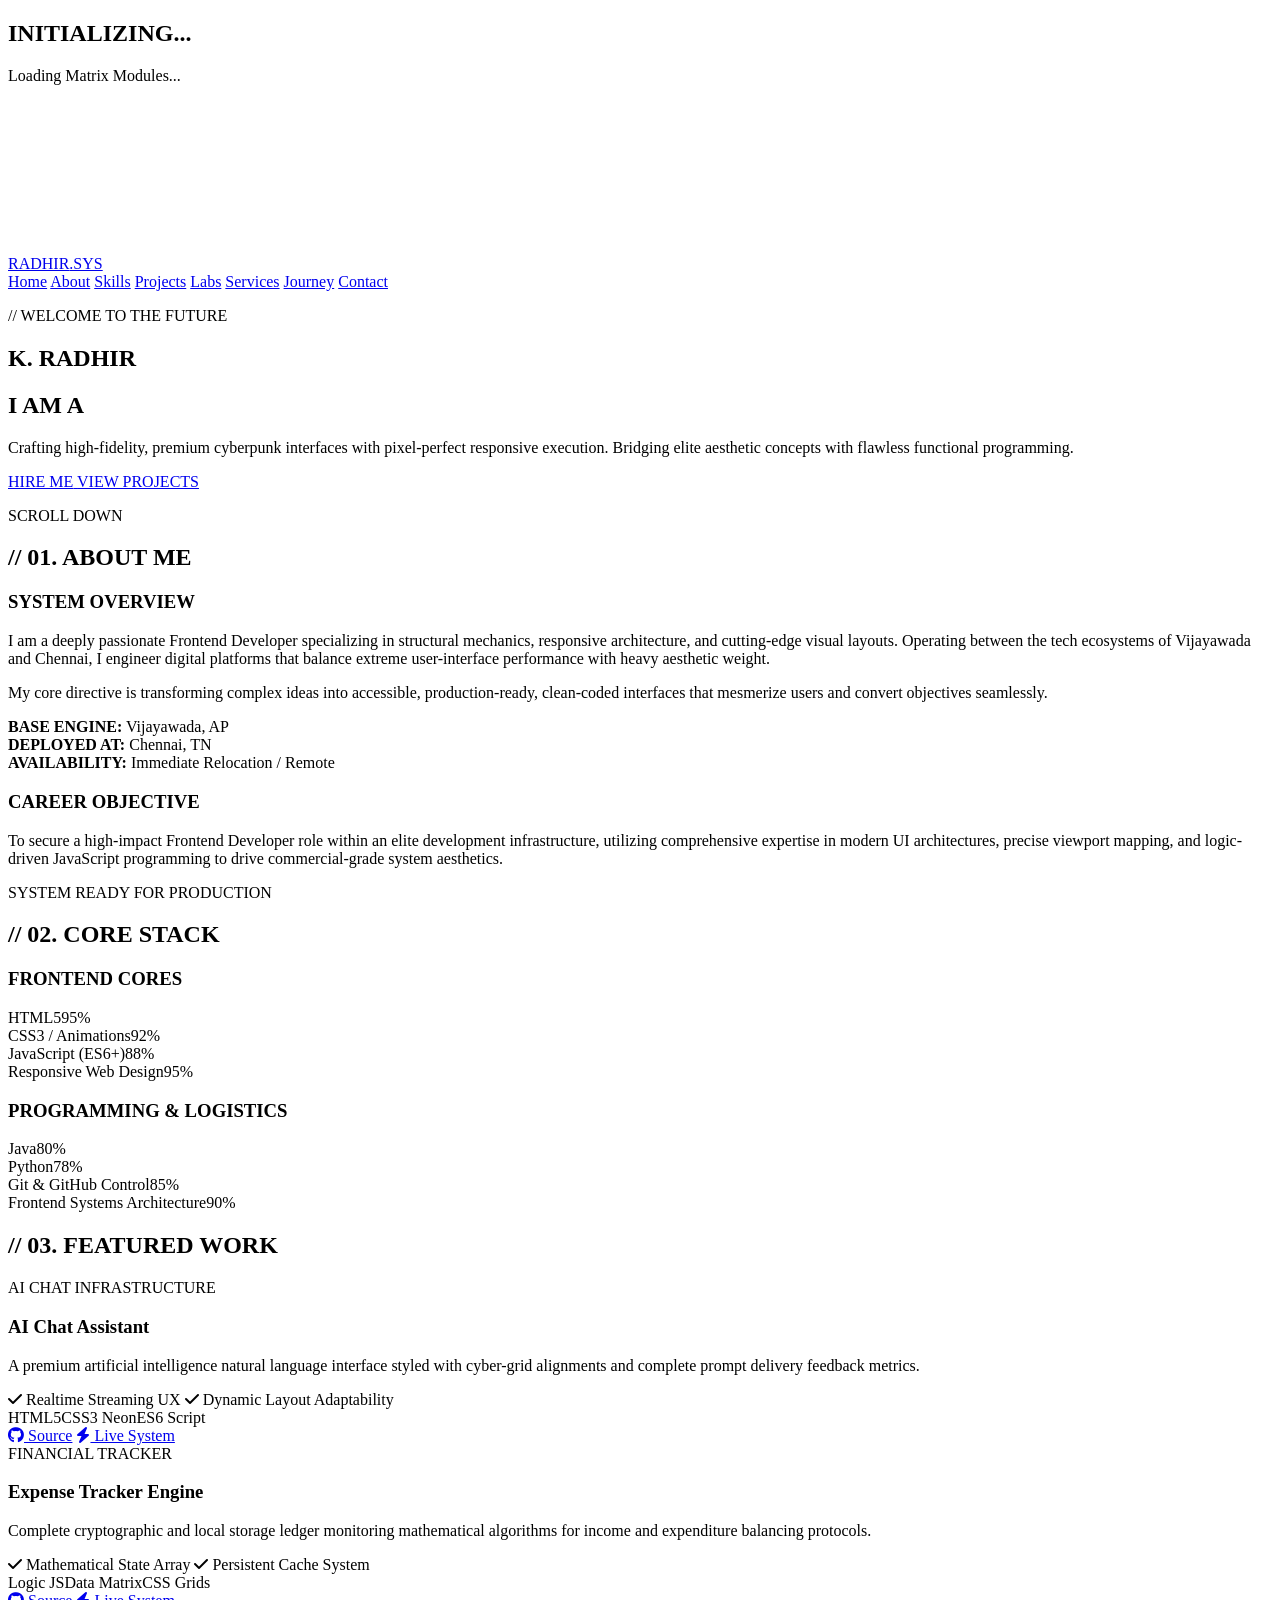
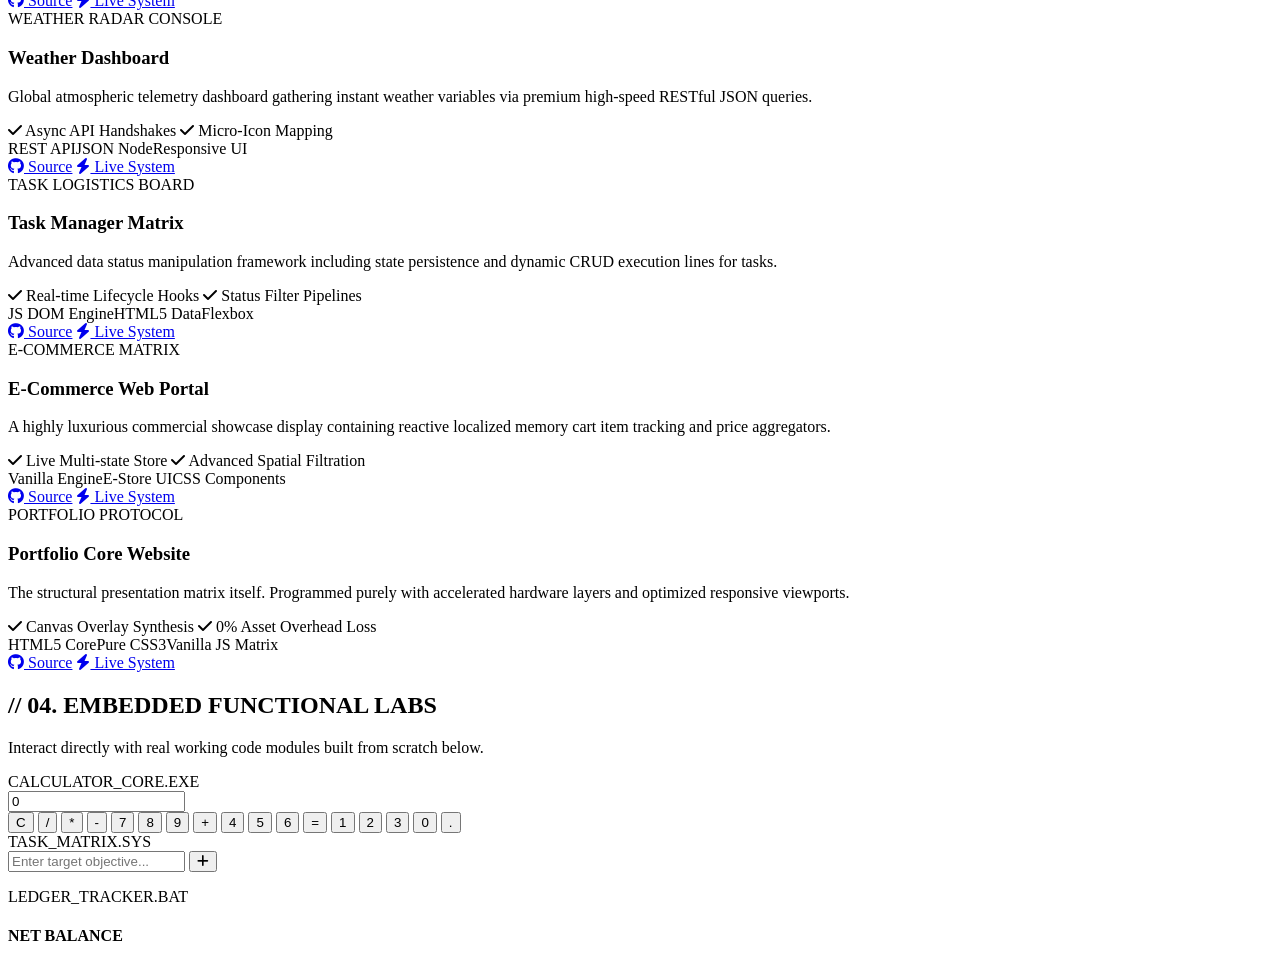
==== commit 6cf01f76: "Index.html" ====
--- a/Index.html
+++ b/Index.html
@@ -1,973 +1,322 @@
 <!DOCTYPE html>
 <html lang="en">
 <head>
-<meta charset="UTF-8">
-<meta name="viewport" content="width=device-width, initial-scale=1.0">
-<title>K. Radhir – web designer & Developer</title>
-<link href="https://fonts.googleapis.com/css2?family=Space+Grotesk:wght@300;400;500;600;700&family=JetBrains+Mono:wght@400;600&display=swap" rel="stylesheet">
-<style>
-  :root {
-    --bg: #080B14;
-    --bg2: #0D1120;
-    --bg3: #111827;
-    --purple: #7C3AED;
-    --purple-light: #A78BFA;
-    --cyan: #06B6D4;
-    --cyan-light: #67E8F9;
-    --green: #10B981;
-    --text: #F1F5F9;
-    --text-muted: #94A3B8;
-    --border: #1E293B;
-    --card: #0F172A;
-  }
-  * { margin:0; padding:0; box-sizing:border-box; }
-  html { scroll-behavior: smooth; }
-  body {
-    background: var(--bg);
-    color: var(--text);
-    font-family: 'Space Grotesk', sans-serif;
-    line-height: 1.6;
-    overflow-x: hidden;
-  }
-  /* NAV */
-  nav {
-    position: fixed; top: 0; width: 100%; z-index: 100;
-    background: rgba(8,11,20,0.85);
-    backdrop-filter: blur(12px);
-    border-bottom: 1px solid var(--border);
-    padding: 14px 32px;
-    display: flex; justify-content: space-between; align-items: center;
-  }
-  .nav-logo {
-    font-family: 'JetBrains Mono', monospace;
-    font-size: 15px; color: var(--cyan-light); font-weight: 600;
-  }
-  .nav-links { display: flex; gap: 28px; list-style: none; }
-  .nav-links a {
-    color: var(--text-muted); text-decoration: none; font-size: 14px;
-    transition: color .2s;
-  }
-  .nav-links a:hover { color: var(--cyan-light); }
-  .nav-cta {
-    background: linear-gradient(135deg, var(--purple), var(--cyan));
-    color: white; border: none; padding: 9px 20px; border-radius: 8px;
-    font-size: 13px; font-weight: 600; cursor: pointer; font-family: inherit;
-    transition: opacity .2s;
-  }
-  .nav-cta:hover { opacity: .85; }
-
-  /* HERO */
-  .hero {
-    min-height: 100vh;
-    display: flex; flex-direction: column; justify-content: center; align-items: center;
-    text-align: center; padding: 100px 32px 60px;
-    position: relative; overflow: hidden;
-  }
-  .hero::before {
-    content: '';
-    position: absolute; top: -200px; left: 50%; transform: translateX(-50%);
-    width: 800px; height: 800px;
-    background: radial-gradient(circle, rgba(124,58,237,.15) 0%, transparent 70%);
-    pointer-events: none;
-  }
-  .hero-badge {
-    display: inline-flex; align-items: center; gap: 8px;
-    background: rgba(124,58,237,.15); border: 1px solid rgba(124,58,237,.4);
-    color: var(--purple-light); font-size: 12px; font-weight: 600;
-    padding: 6px 14px; border-radius: 100px; margin-bottom: 24px;
-    letter-spacing: .05em; text-transform: uppercase;
-  }
-  .hero-badge::before { content:'●'; color: var(--purple); animation: pulse 2s infinite; }
-  @keyframes pulse { 0%,100%{opacity:1} 50%{opacity:.4} }
-  .hero h1 {
-    font-size: clamp(48px, 9vw, 96px); font-weight: 700; line-height: 1;
-    letter-spacing: -2px; margin-bottom: 10px;
-  }
-  .hero h1 .grad {
-    background: linear-gradient(135deg, var(--purple-light), var(--cyan-light));
-    -webkit-background-clip: text; -webkit-text-fill-color: transparent;
-    background-clip: text;
-  }
-  .hero-sub {
-    color: var(--text-muted); font-size: clamp(15px, 2.5vw, 18px);
-    max-width: 560px; margin: 16px auto 36px;
-  }
-  .hero-btns { display: flex; gap: 14px; justify-content: center; flex-wrap: wrap; }
-  .btn-primary {
-    background: linear-gradient(135deg, var(--purple), var(--cyan));
-    color: white; padding: 13px 28px; border-radius: 10px;
-    font-size: 15px; font-weight: 600; text-decoration: none;
-    border: none; cursor: pointer; font-family: inherit; transition: transform .2s, opacity .2s;
-  }
-  .btn-primary:hover { transform: translateY(-2px); opacity: .9; }
-  .btn-ghost {
-    background: transparent; color: var(--text);
-    border: 1px solid var(--border); padding: 13px 28px; border-radius: 10px;
-    font-size: 15px; font-weight: 500; text-decoration: none;
-    cursor: pointer; font-family: inherit; transition: border-color .2s, color .2s;
-  }
-  .btn-ghost:hover { border-color: var(--cyan); color: var(--cyan-light); }
-
-  /* SECTION LABELS */
-  .section { padding: 80px 32px; max-width: 1100px; margin: 0 auto; }
-  .section-label {
-    font-family: 'JetBrains Mono', monospace;
-    font-size: 11px; font-weight: 600; letter-spacing: .15em;
-    text-transform: uppercase; color: var(--cyan);
-    margin-bottom: 12px;
-  }
-  .section-title {
-    font-size: clamp(28px, 4vw, 42px); font-weight: 700; letter-spacing: -1px;
-    margin-bottom: 8px;
-  }
-  .section-desc { color: var(--text-muted); font-size: 16px; max-width: 560px; margin-bottom: 48px; }
-
-  /* PORTFOLIO GRID */
-  .portfolio-grid {
-    display: grid; grid-template-columns: repeat(auto-fill, minmax(320px, 1fr)); gap: 20px;
-  }
-  .card {
-    background: var(--card); border: 1px solid var(--border);
-    border-radius: 16px; overflow: hidden; transition: transform .2s, border-color .2s;
-  }
-  .card:hover { transform: translateY(-4px); border-color: rgba(124,58,237,.5); }
-  .card-preview {
-    width: 100%; height: 200px; background: var(--bg3);
-    display: flex; align-items: center; justify-content: center;
-    position: relative; overflow: hidden;
-    border-bottom: 1px solid var(--border);
-  }
-  .card-preview iframe {
-    width: 100%; height: 100%; border: none; pointer-events: none;
-    transform-origin: top left;
-  }
-  .card-preview .preview-label {
-    position: absolute; top: 10px; right: 10px;
-    background: rgba(6,182,212,.15); border: 1px solid rgba(6,182,212,.4);
-    color: var(--cyan-light); font-size: 10px; font-weight: 600;
-    padding: 3px 8px; border-radius: 6px; letter-spacing: .05em;
-  }
-  .card-body { padding: 20px; }
-  .card-title { font-size: 17px; font-weight: 600; margin-bottom: 6px; }
-  .card-desc { color: var(--text-muted); font-size: 13px; line-height: 1.5; margin-bottom: 16px; }
-  .tags { display: flex; gap: 6px; flex-wrap: wrap; margin-bottom: 16px; }
-  .tag {
-    background: rgba(124,58,237,.12); border: 1px solid rgba(124,58,237,.25);
-    color: var(--purple-light); font-size: 11px; font-weight: 600;
-    padding: 3px 9px; border-radius: 6px; letter-spacing: .03em;
-  }
-  .card-actions { display: flex; gap: 10px; }
-  .btn-sm {
-    flex: 1; padding: 9px; border-radius: 8px;
-    font-size: 13px; font-weight: 600; font-family: inherit;
-    cursor: pointer; transition: all .2s; text-align: center;
-    text-decoration: none; display: block;
-  }
-  .btn-sm-primary {
-    background: linear-gradient(135deg, var(--purple), var(--cyan));
-    color: white; border: none;
-  }
-  .btn-sm-ghost {
-    background: transparent; color: var(--text-muted);
-    border: 1px solid var(--border);
-  }
-  .btn-sm-ghost:hover { border-color: var(--cyan); color: var(--cyan-light); }
-
-  /* LIVE DEMO SECTION */
-  .demos-section { padding: 60px 0; background: var(--bg2); }
-  .demos-section .section { max-width: 1200px; }
-  .demo-tabs {
-    display: flex; gap: 8px; margin-bottom: 32px; flex-wrap: wrap;
-  }
-  .demo-tab {
-    padding: 10px 20px; border-radius: 10px;
-    font-size: 13px; font-weight: 600; font-family: inherit;
-    cursor: pointer; border: 1px solid var(--border);
-    background: transparent; color: var(--text-muted);
-    transition: all .2s;
-  }
-  .demo-tab.active {
-    background: linear-gradient(135deg, var(--purple), var(--cyan));
-    color: white; border-color: transparent;
-  }
-  .demo-frame {
-    background: var(--card); border: 1px solid var(--border);
-    border-radius: 16px; overflow: hidden;
-  }
-  .demo-topbar {
-    background: var(--bg3); padding: 12px 20px;
-    display: flex; align-items: center; gap: 12px;
-    border-bottom: 1px solid var(--border);
-  }
-  .dot { width: 12px; height: 12px; border-radius: 50%; }
-  .dot-r { background: #EF4444; }
-  .dot-y { background: #F59E0B; }
-  .dot-g { background: #10B981; }
-  .demo-url {
-    flex: 1; background: var(--bg); border: 1px solid var(--border);
-    border-radius: 6px; padding: 5px 12px;
-    font-family: 'JetBrains Mono', monospace; font-size: 12px; color: var(--text-muted);
-  }
-  .demo-content { display: none; }
-  .demo-content.active { display: block; }
-
-  /* DEMO 1: Landing Page */
-  .landing-demo {
-    background: #0A0F1E;
-    min-height: 500px;
-    padding: 60px 40px;
-    display: flex; flex-direction: column; align-items: center; justify-content: center;
-    text-align: center;
-  }
-  .ld-badge {
-    background: rgba(124,58,237,.2); border: 1px solid rgba(124,58,237,.4);
-    color: #A78BFA; font-size: 11px; padding: 4px 14px; border-radius: 20px;
-    margin-bottom: 20px; display: inline-block;
-  }
-  .ld-h1 { font-size: clamp(32px, 5vw, 56px); font-weight: 700; letter-spacing: -1px; margin-bottom: 12px; line-height: 1.1; }
-  .ld-grad { background: linear-gradient(135deg,#7C3AED,#06B6D4); -webkit-background-clip:text; -webkit-text-fill-color:transparent; background-clip:text; }
-  .ld-sub { color: #94A3B8; font-size: 16px; max-width: 440px; margin: 0 auto 32px; }
-  .ld-btns { display: flex; gap: 12px; justify-content: center; flex-wrap: wrap; }
-  .ld-btn1 { background: linear-gradient(135deg,#7C3AED,#06B6D4); color:white; border:none; padding:12px 28px; border-radius:10px; font-size:14px; font-weight:600; cursor:pointer; font-family:inherit; }
-  .ld-btn2 { background: transparent; color:#94A3B8; border:1px solid #1E293B; padding:12px 28px; border-radius:10px; font-size:14px; cursor:pointer; font-family:inherit; }
-  .ld-stats { display: flex; gap: 40px; margin-top: 48px; justify-content: center; }
-  .ld-stat-n { font-size: 28px; font-weight: 700; color:#A78BFA; }
-  .ld-stat-l { font-size: 12px; color: #64748B; margin-top: 2px; }
-
-  /* DEMO 2: Todo App */
-  .todo-demo { background: #0A0F1E; min-height: 500px; padding: 40px; }
-  .todo-header { margin-bottom: 28px; }
-  .todo-title-row { display: flex; justify-content: space-between; align-items: center; margin-bottom: 8px; }
-  .todo-h { font-size: 22px; font-weight: 700; }
-  .todo-date { font-size: 13px; color: #64748B; }
-  .todo-input-row { display: flex; gap: 10px; margin-bottom: 24px; }
-  .todo-input {
-    flex: 1; background: #0F172A; border: 1px solid #1E293B;
-    color: #F1F5F9; padding: 12px 16px; border-radius: 10px;
-    font-size: 14px; font-family: inherit; outline: none;
-  }
-  .todo-input:focus { border-color: #7C3AED; }
-  .todo-add { background: linear-gradient(135deg,#7C3AED,#06B6D4); color:white; border:none; padding:12px 20px; border-radius:10px; font-size:14px; font-weight:600; cursor:pointer; font-family:inherit; white-space:nowrap; }
-  .todo-filters { display: flex; gap: 8px; margin-bottom: 20px; }
-  .todo-filter { padding: 6px 16px; border-radius: 8px; border: 1px solid #1E293B; background:transparent; color:#64748B; font-size:12px; font-weight:600; cursor:pointer; font-family:inherit; transition:all .2s; }
-  .todo-filter.active { background:rgba(124,58,237,.2); border-color:rgba(124,58,237,.4); color:#A78BFA; }
-  .todo-list { display: flex; flex-direction: column; gap: 10px; }
-  .todo-item {
-    background: #0F172A; border: 1px solid #1E293B; border-radius: 12px;
-    padding: 14px 16px; display: flex; align-items: center; gap: 12px;
-    transition: border-color .2s;
-  }
-  .todo-item:hover { border-color: #334155; }
-  .todo-item.done { opacity: .5; }
-  .todo-cb {
-    width: 20px; height: 20px; border-radius: 6px;
-    border: 2px solid #334155; background: transparent;
-    cursor: pointer; display: flex; align-items: center; justify-content: center;
-    flex-shrink: 0; transition: all .2s;
-  }
-  .todo-cb.checked { background: linear-gradient(135deg,#7C3AED,#06B6D4); border-color:transparent; }
-  .todo-cb.checked::after { content:'✓'; color:white; font-size:11px; font-weight:700; }
-  .todo-text { flex: 1; font-size: 14px; }
-  .todo-item.done .todo-text { text-decoration: line-through; color: #475569; }
-  .todo-del { background:none; border:none; color:#475569; cursor:pointer; font-size:16px; padding:0 4px; transition:color .2s; }
-  .todo-del:hover { color:#EF4444; }
-  .todo-priority { font-size: 10px; font-weight: 700; padding: 3px 8px; border-radius: 5px; flex-shrink:0; }
-  .p-high { background:rgba(239,68,68,.15); color:#F87171; }
-  .p-med  { background:rgba(245,158,11,.15); color:#FCD34D; }
-  .p-low  { background:rgba(16,185,129,.15); color:#6EE7B7; }
-
-  /* DEMO 3: Calculator */
-  .calc-demo { background: #0A0F1E; min-height: 500px; padding: 40px; display:flex; align-items:center; justify-content:center; }
-  .calc-wrap { background: #0F172A; border: 1px solid #1E293B; border-radius: 24px; padding: 28px; width: 320px; }
-  .calc-display {
-    background: #080B14; border-radius: 16px; padding: 20px 20px 12px;
-    text-align: right; margin-bottom: 20px; border: 1px solid #1E293B;
-  }
-  .calc-expr { color: #64748B; font-size: 14px; min-height: 20px; font-family: 'JetBrains Mono', monospace; }
-  .calc-val { font-size: 42px; font-weight: 300; font-family: 'JetBrains Mono', monospace; color: #F1F5F9; margin-top: 4px; word-break: break-all; }
-  .calc-btns { display: grid; grid-template-columns: repeat(4,1fr); gap: 10px; }
-  .c-btn {
-    padding: 18px; border-radius: 12px; border: none;
-    font-size: 16px; font-weight: 600; cursor: pointer;
-    font-family: 'JetBrains Mono', monospace; transition: all .1s; user-select:none;
-  }
-  .c-btn:active { transform: scale(.93); }
-  .c-num { background: #1E293B; color: #F1F5F9; }
-  .c-num:hover { background: #2D3F55; }
-  .c-op  { background: rgba(124,58,237,.2); color: #A78BFA; border: 1px solid rgba(124,58,237,.3); }
-  .c-op:hover { background: rgba(124,58,237,.35); }
-  .c-eq  { background: linear-gradient(135deg,#7C3AED,#06B6D4); color:white; }
-  .c-clr { background: rgba(239,68,68,.15); color: #F87171; }
-  .c-clr:hover { background: rgba(239,68,68,.25); }
-  .c-zero { grid-column: span 2; }
-
-  /* DEMO 4: Color Palette Generator */
-  .palette-demo { background: #0A0F1E; min-height: 500px; padding: 40px; }
-  .palette-title { font-size: 22px; font-weight: 700; margin-bottom: 6px; }
-  .palette-sub { color: #64748B; font-size: 14px; margin-bottom: 28px; }
-  .palette-controls { display: flex; gap: 12px; margin-bottom: 28px; align-items: center; flex-wrap: wrap; }
-  .palette-seed-row { display:flex; gap:10px; align-items:center; }
-  .color-picker-label { font-size: 13px; color: #94A3B8; }
-  .color-picker { width: 44px; height: 44px; border-radius: 10px; border: 2px solid #1E293B; cursor: pointer; padding: 2px; background: transparent; }
-  .palette-scheme-btns { display:flex; gap:8px; }
-  .scheme-btn { padding:8px 14px; border-radius:8px; border:1px solid #1E293B; background:transparent; color:#64748B; font-size:12px; font-weight:600; cursor:pointer; font-family:inherit; transition:all .2s; }
-  .scheme-btn.active { background:rgba(124,58,237,.2); border-color:rgba(124,58,237,.4); color:#A78BFA; }
-  .palette-gen-btn { margin-left:auto; background:linear-gradient(135deg,#7C3AED,#06B6D4); color:white; border:none; padding:10px 22px; border-radius:10px; font-size:13px; font-weight:600; cursor:pointer; font-family:inherit; }
-  .palette-swatches { display: flex; gap: 0; border-radius: 16px; overflow: hidden; margin-bottom: 20px; height: 120px; }
-  .swatch { flex: 1; display:flex; align-items:flex-end; justify-content:center; padding-bottom:10px; cursor:pointer; transition: flex .3s; position:relative; }
-  .swatch:hover { flex: 1.4; }
-  .swatch-hex { font-size:10px; font-weight:700; font-family:'JetBrains Mono',monospace; background:rgba(0,0,0,.5); color:white; padding:3px 7px; border-radius:5px; }
-  .palette-list { display: flex; flex-direction:column; gap: 8px; }
-  .palette-row { display:flex; align-items:center; gap:14px; background:#0F172A; border:1px solid #1E293B; border-radius:10px; padding:12px 16px; }
-  .pl-swatch { width:32px; height:32px; border-radius:8px; flex-shrink:0; }
-  .pl-hex { font-family:'JetBrains Mono',monospace; font-size:13px; flex:1; }
-  .pl-name { color:#64748B; font-size:12px; flex:1; }
-  .pl-copy { background:none; border:1px solid #1E293B; color:#94A3B8; padding:5px 12px; border-radius:7px; font-size:11px; cursor:pointer; font-family:inherit; transition:all .2s; }
-  .pl-copy:hover { border-color:#06B6D4; color:#67E8F9; }
-  .pl-copy.copied { background:rgba(16,185,129,.15); border-color:#10B981; color:#6EE7B7; }
-
-  /* SKILLS */
-  .skills-grid {
-    display: grid; grid-template-columns: repeat(auto-fill, minmax(200px, 1fr)); gap: 16px;
-  }
-  .skill-card {
-    background: var(--card); border: 1px solid var(--border); border-radius: 14px; padding: 24px;
-    text-align: center;
-  }
-  .skill-ring {
-    width: 80px; height: 80px; margin: 0 auto 16px;
-    position: relative;
-  }
-  .skill-ring svg { transform: rotate(-90deg); }
-  .skill-ring-bg { fill: none; stroke: #1E293B; stroke-width: 8; }
-  .skill-ring-fill { fill: none; stroke-width: 8; stroke-linecap: round; transition: stroke-dashoffset .8s ease; }
-  .skill-pct {
-    position: absolute; top: 50%; left: 50%; transform: translate(-50%,-50%);
-    font-size: 17px; font-weight: 700; font-family: 'JetBrains Mono', monospace;
-  }
-  .skill-name { font-size: 13px; color: var(--text-muted); font-weight: 500; }
-
-  /* ABOUT */
-  .about-grid { display: grid; grid-template-columns: 1fr 1fr; gap: 48px; align-items: center; }
-  @media (max-width: 640px) { .about-grid { grid-template-columns: 1fr; } }
-  .about-avatar {
-    width: 120px; height: 120px; border-radius: 50%;
-    background: linear-gradient(135deg, var(--purple), var(--cyan));
-    display: flex; align-items: center; justify-content: center;
-    font-size: 48px; font-weight: 700; margin-bottom: 20px;
-  }
-  .about-name { font-size: 24px; font-weight: 700; margin-bottom: 8px; }
-  .about-role { color: var(--cyan-light); font-size: 14px; font-family: 'JetBrains Mono', monospace; margin-bottom: 16px; }
-  .about-bio { color: var(--text-muted); font-size: 15px; line-height: 1.7; margin-bottom: 24px; }
-  .about-stats { display: flex; gap: 28px; }
-  .stat-val { font-size: 26px; font-weight: 700; color: var(--purple-light); }
-  .stat-label { font-size: 12px; color: var(--text-muted); }
-  .about-services { display: flex; flex-direction: column; gap: 14px; }
-  .service-item {
-    background: var(--card); border: 1px solid var(--border); border-radius: 12px; padding: 18px;
-    display: flex; gap: 14px; align-items: flex-start;
-    transition: border-color .2s;
-  }
-  .service-item:hover { border-color: rgba(124,58,237,.5); }
-  .service-icon {
-    width: 40px; height: 40px; border-radius: 10px;
-    background: rgba(124,58,237,.15); display: flex; align-items: center; justify-content: center;
-    font-size: 18px; flex-shrink: 0;
-  }
-  .service-title { font-size: 14px; font-weight: 600; margin-bottom: 4px; }
-  .service-desc { font-size: 13px; color: var(--text-muted); }
-
-  /* AVAILABLE */
-  .available-banner {
-    background: var(--card); border: 1px solid var(--border); border-radius: 16px; padding: 32px;
-    text-align: center; margin: 0 32px;
-  }
-  .avail-dot { display: inline-block; width: 10px; height: 10px; background: var(--green); border-radius: 50%; margin-right: 8px; animation: pulse 2s infinite; }
-  .avail-title { font-size: 22px; font-weight: 700; margin: 12px 0 8px; }
-  .avail-desc { color: var(--text-muted); font-size: 14px; margin-bottom: 24px; }
-  .avail-skills { display: flex; gap: 8px; flex-wrap: wrap; justify-content: center; margin-bottom: 28px; }
-  .avail-skill { background: var(--bg3); border: 1px solid var(--border); color: var(--text-muted); font-size: 12px; padding: 5px 14px; border-radius: 8px; }
-
-  /* CTA */
-  .cta-section {
-    text-align: center; padding: 80px 32px;
-    background: linear-gradient(180deg, var(--bg) 0%, rgba(124,58,237,.05) 50%, var(--bg) 100%);
-  }
-  .cta-title { font-size: clamp(28px,4vw,42px); font-weight: 700; letter-spacing: -1px; margin-bottom: 12px; }
-  .cta-sub { color: var(--text-muted); font-size: 16px; margin-bottom: 32px; }
-
-  /* FOOTER */
-  footer {
-    border-top: 1px solid var(--border); padding: 24px 32px;
-    display: flex; justify-content: space-between; align-items: center; flex-wrap: wrap; gap: 16px;
-  }
-  .footer-copy { font-size: 13px; color: var(--text-muted); }
-  .footer-links { display: flex; gap: 20px; }
-  .footer-links a { color: var(--text-muted); font-size: 13px; text-decoration: none; transition: color .2s; }
-  .footer-links a:hover { color: var(--cyan-light); }
-
-  /* divider */
-  .divider { height: 1px; background: var(--border); margin: 0 32px; }
-
-  /* responsive */
-  @media (max-width: 768px) {
-    .nav-links { display: none; }
-    .portfolio-grid { grid-template-columns: 1fr; }
-    .skills-grid { grid-template-columns: repeat(2,1fr); }
-    .ld-stats { gap: 24px; }
-    .calc-wrap { width: 100%; max-width: 320px; }
-    .palette-controls { flex-direction: column; align-items:flex-start; }
-    .palette-gen-btn { margin-left: 0; }
-  }
-  @media (max-width: 480px) {
-    nav { padding: 12px 16px; }
-    .section { padding: 60px 16px; }
-    .available-banner { margin: 0 16px; }
-    .demo-tabs { gap: 6px; }
-    .demo-tab { font-size: 12px; padding: 8px 14px; }
-  }
-</style>
+    <meta charset="UTF-8">
+    <meta name="viewport" content="width=device-width, initial-scale=1.0">
+    <meta name="description" content="K. Radhir - Premium Cyberpunk Frontend Developer Portfolio. Showcasing modern responsive web designs, interactive mini-apps, and technical expertise.">
+    <title>K. Radhir | Frontend Developer Portfolio</title>
+    <link rel="preconnect" href="https://fonts.googleapis.com">
+    <link rel="preconnect" href="https://fonts.gstatic.com" crossorigin>
+    <link href="https://fonts.googleapis.com/css2?family=Orbitron:wght@400;600;900&family=Rajdhani:wght@500;600;700&display=swap" rel="stylesheet">
+    <link rel="stylesheet" href="https://cdnjs.cloudflare.com/ajax/libs/font-awesome/6.4.0/css/all.min.css">
+    <link rel="stylesheet" href="style.css">
 </head>
-<body>
-
-<!-- NAV -->
-<nav>
-  <span class="nav-logo">K.Radhir</span>
-  <ul class="nav-links">
-    <li><a href="#portfolio">Portfolio</a></li>
-    <li><a href="#demos">Live Demos</a></li>
-    <li><a href="#skills">Skills</a></li>
-    <li><a href="#about">About</a></li>
-  </ul>
-  <button class="nav-cta" onclick="document.getElementById('contact').scrollIntoView({behavior:'smooth'})">Hire Me</button>
-</nav>
-
-<!-- HERO -->
-<section class="hero">
-  <div class="hero-badge">Content Creator &amp; Developer</div>
-  <h1><span class="grad">K. Radhir</span></h1>
-  <p class="hero-sub">I craft compelling digital experiences — from responsive web apps to engaging content that converts visitors into customers.</p>
-  <div class="hero-btns">
-    <a href="#demos" class="btn-primary">View Live Demos</a>
-    <a href="#about" class="btn-ghost">About Me</a>
-  </div>
-</section>
-
-<!-- PORTFOLIO GRID -->
-<section class="section" id="portfolio">
-  <div class="section-label">Work</div>
-  <h2 class="section-title">Portfolio</h2>
-  <p class="section-desc">Selected projects spanning web development, UI design, and content creation.</p>
-  <div class="portfolio-grid">
-    <div class="card">
-      <div class="card-preview" style="background:linear-gradient(135deg,#0D1120,#1a0533)">
-        <div style="text-align:center;padding:20px">
-          <div style="font-size:13px;color:#A78BFA;font-weight:700;margin-bottom:8px">RESPONSIVE LANDING PAGE</div>
-          <div style="width:160px;height:90px;background:#0F172A;border-radius:10px;margin:0 auto;border:1px solid #7C3AED;display:flex;align-items:center;justify-content:center">
-            <div style="font-size:24px;font-weight:700;background:linear-gradient(135deg,#7C3AED,#06B6D4);-webkit-background-clip:text;-webkit-text-fill-color:transparent;background-clip:text">Demo</div>
-          </div>
+<body class="cyber-theme">
+
+    <div id="preloader">
+        <div class="loader-content">
+            <h2 class="cyber-glitch" data-text="INITIALIZING...">INITIALIZING...</h2>
+            <div class="loader-bar"><div class="loader-progress"></div></div>
+            <p class="loader-status">Loading Matrix Modules...</p>
         </div>
-        <span class="preview-label">LIVE</span>
-      </div>
-      <div class="card-body">
-        <div class="card-title">Responsive Landing Page</div>
-        <div class="card-desc">Fully animated hero, feature grid, and conversion-focused CTA section. Mobile-first design.</div>
-        <div class="tags"><span class="tag">HTML</span><span class="tag">CSS</span><span class="tag">Animation</span></div>
-        <div class="card-actions">
-          <a href="#demo-landing" class="btn-sm btn-sm-primary" onclick="openDemo('landing')">Live Demo</a>
-          <a href="#demos" class="btn-sm btn-sm-ghost">Details</a>
+    </div>
+
+    <canvas id="cyberCanvas"></canvas>
+
+    <header class="cyber-header">
+        <div class="logo">
+            <a href="#hero">RADHIR<span>.SYS</span></a>
         </div>
-      </div>
-    </div>
-    <div class="card">
-      <div class="card-preview" style="background:linear-gradient(135deg,#0D1120,#001a2e)">
-        <div style="text-align:center;padding:20px">
-          <div style="font-size:13px;color:#67E8F9;font-weight:700;margin-bottom:8px">TODO / TASK APP</div>
-          <div style="display:flex;flex-direction:column;gap:6px;width:160px;margin:0 auto">
-            <div style="background:#1E293B;border-radius:6px;padding:7px 10px;font-size:11px;display:flex;gap:8px;align-items:center"><div style="width:14px;height:14px;border-radius:4px;background:linear-gradient(135deg,#7C3AED,#06B6D4)"></div>Build portfolio</div>
-            <div style="background:#1E293B;border-radius:6px;padding:7px 10px;font-size:11px;display:flex;gap:8px;align-items:center"><div style="width:14px;height:14px;border-radius:4px;border:2px solid #334155"></div>Design hero</div>
-          </div>
+        <nav class="nav-links">
+            <a href="#hero" class="active">Home</a>
+            <a href="#about">About</a>
+            <a href="#skills">Skills</a>
+            <a href="#projects">Projects</a>
+            <a href="#interactive-labs">Labs</a>
+            <a href="#services">Services</a>
+            <a href="#education">Journey</a>
+            <a href="#contact">Contact</a>
+        </nav>
+        <div class="burger-menu" id="burgerMenu">
+            <div class="line1"></div>
+            <div class="line2"></div>
+            <div class="line3"></div>
         </div>
-        <span class="preview-label">LIVE</span>
-      </div>
-      <div class="card-body">
-        <div class="card-title">Todo / Task Manager</div>
-        <div class="card-desc">Interactive task manager with priority levels, filters, and local persistence.</div>
-        <div class="tags"><span class="tag">JavaScript</span><span class="tag">UI/UX</span><span class="tag">Interactive</span></div>
-        <div class="card-actions">
-          <a href="#demos" class="btn-sm btn-sm-primary" onclick="openDemo('todo')">Live Demo</a>
-          <a href="#demos" class="btn-sm btn-sm-ghost">Details</a>
-        </div>
-      </div>
-    </div>
-    <div class="card">
-      <div class="card-preview" style="background:linear-gradient(135deg,#0D1120,#001a1a)">
-        <div style="text-align:center;padding:20px">
-          <div style="font-size:13px;color:#67E8F9;font-weight:700;margin-bottom:8px">CALCULATOR APP</div>
-          <div style="display:grid;grid-template-columns:repeat(3,1fr);gap:5px;width:120px;margin:0 auto">
-            <div style="background:#1E293B;border-radius:5px;padding:7px;font-size:12px;text-align:center;font-family:monospace">7</div>
-            <div style="background:#1E293B;border-radius:5px;padding:7px;font-size:12px;text-align:center;font-family:monospace">8</div>
-            <div style="background:rgba(124,58,237,.3);border-radius:5px;padding:7px;font-size:12px;text-align:center;color:#A78BFA">+</div>
-            <div style="background:#1E293B;border-radius:5px;padding:7px;font-size:12px;text-align:center;font-family:monospace">4</div>
-            <div style="background:#1E293B;border-radius:5px;padding:7px;font-size:12px;text-align:center;font-family:monospace">5</div>
-            <div style="background:rgba(124,58,237,.3);border-radius:5px;padding:7px;font-size:12px;text-align:center;color:#A78BFA">−</div>
-          </div>
-        </div>
-        <span class="preview-label">LIVE</span>
-      </div>
-      <div class="card-body">
-        <div class="card-title">Calculator App</div>
-        <div class="card-desc">Fully functional calculator with expression history, keyboard support, and smooth animations.</div>
-        <div class="tags"><span class="tag">JavaScript</span><span class="tag">Math</span><span class="tag">Interactive</span></div>
-        <div class="card-actions">
-          <a href="#demos" class="btn-sm btn-sm-primary" onclick="openDemo('calc')">Live Demo</a>
-          <a href="#demos" class="btn-sm btn-sm-ghost">Details</a>
-        </div>
-      </div>
-    </div>
-    <div class="card">
-      <div class="card-preview" style="background:linear-gradient(135deg,#0D1120,#1a0a00)">
-        <div style="display:flex;height:100%;align-items:center;justify-content:center;gap:0">
-          <div style="flex:1;height:100%;background:#7C3AED"></div>
-          <div style="flex:1;height:100%;background:#06B6D4"></div>
-          <div style="flex:1;height:100%;background:#10B981"></div>
-          <div style="flex:1;height:100%;background:#F59E0B"></div>
-          <div style="flex:1;height:100%;background:#EF4444"></div>
-        </div>
-        <span class="preview-label">LIVE</span>
-      </div>
-      <div class="card-body">
-        <div class="card-title">Color Palette Generator</div>
-        <div class="card-desc">Pick a seed color, choose a scheme, and generate exportable palettes instantly.</div>
-        <div class="tags"><span class="tag">JavaScript</span><span class="tag">Color Theory</span><span class="tag">Design Tool</span></div>
-        <div class="card-actions">
-          <a href="#demos" class="btn-sm btn-sm-primary" onclick="openDemo('palette')">Live Demo</a>
-          <a href="#demos" class="btn-sm btn-sm-ghost">Details</a>
-        </div>
-      </div>
-    </div>
-  </div>
-</section>
-
-<div class="divider"></div>
-
-<!-- LIVE DEMOS -->
-<div class="demos-section" id="demos">
-  <div class="section">
-    <div class="section-label">Interactive</div>
-    <h2 class="section-title">Project Demos</h2>
-    <p class="section-desc">Try these live — fully interactive projects you can actually use and test.</p>
-
-    <div class="demo-tabs">
-      <button class="demo-tab active" onclick="openDemo('landing')">🚀 Landing Page</button>
-      <button class="demo-tab" onclick="openDemo('todo')">✅ Todo App</button>
-      <button class="demo-tab" onclick="openDemo('calc')">🔢 Calculator</button>
-      <button class="demo-tab" onclick="openDemo('palette')">🎨 Color Palette</button>
-    </div>
-
-    <div class="demo-frame">
-      <div class="demo-topbar">
-        <div class="dot dot-r"></div>
-        <div class="dot dot-y"></div>
-        <div class="dot dot-g"></div>
-        <div class="demo-url" id="demoUrl">portfolio.k-radhir.dev/landing</div>
-      </div>
-
-      <!-- DEMO: Landing Page -->
-      <div class="demo-content active" id="demo-landing">
-        <div class="landing-demo">
-          <div class="ld-badge">✦ New Product Launch</div>
-          <h2 class="ld-h1">Build <span class="ld-grad">Faster</span><br>Ship Smarter</h2>
-          <p class="ld-sub">The all-in-one platform for modern developers. From idea to production in record time.</p>
-          <div class="ld-btns">
-            <button class="ld-btn1" onclick="this.textContent='🎉 Started!';setTimeout(()=>this.textContent='Get Started Free',2000)">Get Started Free</button>
-            <button class="ld-btn2" onclick="alert('▶ Video demo would play here')">Watch Demo ▶</button>
-          </div>
-          <div class="ld-stats">
-            <div><div class="ld-stat-n" id="ldN1">0</div><div class="ld-stat-l">Active Users</div></div>
-            <div><div class="ld-stat-n" id="ldN2">0</div><div class="ld-stat-l">Projects Shipped</div></div>
-            <div><div class="ld-stat-n" id="ldN3">0</div><div class="ld-stat-l">Countries</div></div>
-          </div>
-        </div>
-      </div>
-
-      <!-- DEMO: Todo -->
-      <div class="demo-content" id="demo-todo">
-        <div class="todo-demo">
-          <div class="todo-header">
-            <div class="todo-title-row">
-              <span class="todo-h">My Tasks</span>
-              <span class="todo-date" id="todoDate"></span>
-            </div>
-          </div>
-          <div class="todo-input-row">
-            <input class="todo-input" id="todoInput" placeholder="Add a new task..." onkeydown="if(event.key==='Enter')addTodo()">
-            <select id="todoPriority" style="background:#0F172A;border:1px solid #1E293B;color:#94A3B8;padding:12px;border-radius:10px;font-family:inherit;font-size:13px;cursor:pointer;outline:none">
-              <option value="high">🔴 High</option>
-              <option value="med" selected>🟡 Med</option>
-              <option value="low">🟢 Low</option>
-            </select>
-            <button class="todo-add" onclick="addTodo()">+ Add</button>
-          </div>
-          <div class="todo-filters">
-            <button class="todo-filter active" onclick="filterTodos('all',this)">All</button>
-            <button class="todo-filter" onclick="filterTodos('active',this)">Active</button>
-            <button class="todo-filter" onclick="filterTodos('done',this)">Done</button>
-          </div>
-          <div class="todo-list" id="todoList"></div>
-        </div>
-      </div>
-
-      <!-- DEMO: Calculator -->
-      <div class="demo-content" id="demo-calc">
-        <div class="calc-demo">
-          <div class="calc-wrap">
-            <div class="calc-display">
-              <div class="calc-expr" id="calcExpr"></div>
-              <div class="calc-val" id="calcVal">0</div>
-            </div>
-            <div class="calc-btns">
-              <button class="c-btn c-clr" onclick="calcAction('C')">C</button>
-              <button class="c-btn c-clr" onclick="calcAction('±')">±</button>
-              <button class="c-btn c-clr" onclick="calcAction('%')">%</button>
-              <button class="c-btn c-op"  onclick="calcAction('÷')">÷</button>
-              <button class="c-btn c-num" onclick="calcAction('7')">7</button>
-              <button class="c-btn c-num" onclick="calcAction('8')">8</button>
-              <button class="c-btn c-num" onclick="calcAction('9')">9</button>
-              <button class="c-btn c-op"  onclick="calcAction('×')">×</button>
-              <button class="c-btn c-num" onclick="calcAction('4')">4</button>
-              <button class="c-btn c-num" onclick="calcAction('5')">5</button>
-              <button class="c-btn c-num" onclick="calcAction('6')">6</button>
-              <button class="c-btn c-op"  onclick="calcAction('−')">−</button>
-              <button class="c-btn c-num" onclick="calcAction('1')">1</button>
-              <button class="c-btn c-num" onclick="calcAction('2')">2</button>
-              <button class="c-btn c-num" onclick="calcAction('3')">3</button>
-              <button class="c-btn c-op"  onclick="calcAction('+')">+</button>
-              <button class="c-btn c-num c-zero" onclick="calcAction('0')">0</button>
-              <button class="c-btn c-num" onclick="calcAction('.')">.</button>
-              <button class="c-btn c-eq"  onclick="calcAction('=')">=</button>
-            </div>
-          </div>
-        </div>
-      </div>
-
-      <!-- DEMO: Color Palette -->
-      <div class="demo-content" id="demo-palette">
-        <div class="palette-demo">
-          <div class="palette-title">Color Palette Generator</div>
-          <div class="palette-sub">Pick a color, choose a scheme, generate your palette.</div>
-          <div class="palette-controls">
-            <div class="palette-seed-row">
-              <span class="color-picker-label">Seed:</span>
-              <input type="color" class="color-picker" id="seedColor" value="#7C3AED" oninput="generatePalette()">
-            </div>
-            <div class="palette-scheme-btns">
-              <button class="scheme-btn active" onclick="setScheme('analogous',this)">Analogous</button>
-              <button class="scheme-btn" onclick="setScheme('complementary',this)">Complementary</button>
-              <button class="scheme-btn" onclick="setScheme('triadic',this)">Triadic</button>
-              <button class="scheme-btn" onclick="setScheme('monochromatic',this)">Mono</button>
-            </div>
-            <button class="palette-gen-btn" onclick="generatePalette()">↻ Randomize</button>
-          </div>
-          <div class="palette-swatches" id="paletteSwatch"></div>
-          <div class="palette-list" id="paletteList"></div>
-        </div>
-      </div>
-    </div>
-  </div>
-</div>
-
-<div class="divider"></div>
-
-<!-- SKILLS -->
-<section class="section" id="skills">
-  <div class="section-label">Expertise</div>
-  <h2 class="section-title">Skills &amp; Craft</h2>
-  <p class="section-desc">Proficiency across design, development, and content creation.</p>
-  <div class="skills-grid" id="skillsGrid"></div>
-</section>
-
-<div class="divider"></div>
-
-<!-- AVAILABLE -->
-<div style="padding: 60px 0" id="contact">
-  <div class="available-banner">
-    <div><span class="avail-dot"></span><span style="font-size:12px;color:#64748B;font-weight:600;letter-spacing:.1em">AVAILABILITY</span></div>
-    <div class="avail-title">Available for Hire</div>
-    <div class="avail-desc">Open to full-time roles, freelance projects, and content collaborations.</div>
-    <div class="avail-skills">
-      <span class="avail-skill">Front-end Developer</span>
-      <span class="avail-skill">UI/UX Designer</span>
-      <span class="avail-skill">Content Creator</span>
-      <span class="avail-skill">React Developer</span>
-      <span class="avail-skill">Landing Page Expert</span>
-    </div>
-    <button class="btn-primary" onclick="window.location='mailto:radhir@example.com'">Start a Project →</button>
-  </div>
-</div>
-
-<div class="divider"></div>
-
-<!-- ABOUT -->
-<section class="section" id="about">
-  <div class="section-label">The Creator</div>
-  <div class="about-grid">
-    <div>
-      <div class="about-avatar">K</div>
-      <div class="about-name">K. Radhir</div>
-      <div class="about-role">// content_creator && developer</div>
-      <div class="about-bio">Full-stack creative who bridges the gap between technical execution and compelling storytelling. I build experiences that look great, work fast, and convert. Passionate about clean code and even cleaner design.</div>
-      <div class="about-stats">
-        <div><div class="stat-val">25+</div><div class="stat-label">Projects</div></div>
-        <div><div class="stat-val">100%</div><div class="stat-label">On-time</div></div>
-        <div><div class="stat-val">10+</div><div class="stat-label">Clients</div></div>
-      </div>
-    </div>
-    <div class="about-services">
-      <div class="service-item">
-        <div class="service-icon">🎨</div>
-        <div>
-          <div class="service-title">UI/UX Design</div>
-          <div class="service-desc">Figma to code — pixel-perfect interfaces with a focus on usability and delight.</div>
-        </div>
-      </div>
-      <div class="service-item">
-        <div class="service-icon">⚡</div>
-        <div>
-          <div class="service-title">Web Development</div>
-          <div class="service-desc">React, HTML/CSS/JS apps built for performance, accessibility, and scale.</div>
-        </div>
-      </div>
-      <div class="service-item">
-        <div class="service-icon">📱</div>
-        <div>
-          <div class="service-title">Content Creation</div>
-          <div class="service-desc">Video, graphics, and copy that captures attention and drives engagement.</div>
-        </div>
-      </div>
-      <div class="service-item">
-        <div class="service-icon">🚀</div>
-        <div>
-          <div class="service-title">Landing Pages</div>
-          <div class="service-desc">Conversion-optimized landing pages that turn visitors into customers.</div>
-        </div>
-      </div>
-    </div>
-  </div>
-</section>
-
-<!-- CTA -->
-<div class="cta-section">
-  <div class="section-label" style="text-align:center">Let's Work Together</div>
-  <h2 class="cta-title">Ready to Start a Project?</h2>
-  <p class="cta-sub">I'm open to exciting opportunities. Let's build something great together.</p>
-  <div class="hero-btns">
-    <button class="btn-primary" onclick="window.location='mailto:radhir@example.com'">Get in Touch</button>
-    <a href="#demos" class="btn-ghost">View More Work</a>
-  </div>
-</div>
-
-<footer>
-  <div class="footer-copy">© 2026 K. Radhir. All rights reserved.</div>
-  <div class="footer-links">
-    <a href="#">GitHub</a>
-    <a href="#">LinkedIn</a>
-    <a href="#">Twitter</a>
-    <a href="#">Email</a>
-  </div>
-</footer>
-
-<script>
-// ─── DEMO SWITCHER ───────────────────────────────────────────────
-const demoUrls = {
-  landing: 'portfolio.k-radhir.dev/landing',
-  todo:    'portfolio.k-radhir.dev/todo-app',
-  calc:    'portfolio.k-radhir.dev/calculator',
-  palette: 'portfolio.k-radhir.dev/palette-gen'
-};
-function openDemo(id) {
-  document.querySelectorAll('.demo-content').forEach(d => d.classList.remove('active'));
-  document.querySelectorAll('.demo-tab').forEach(t => t.classList.remove('active'));
-  document.getElementById('demo-' + id).classList.add('active');
-  document.getElementById('demoUrl').textContent = demoUrls[id];
-  const tabs = document.querySelectorAll('.demo-tab');
-  const map = {landing:0, todo:1, calc:2, palette:3};
-  tabs[map[id]].classList.add('active');
-  document.getElementById('demos').scrollIntoView({behavior:'smooth'});
-  if (id === 'landing') animateCounters();
-  if (id === 'palette') generatePalette();
-}
-
-// ─── LANDING COUNTER ANIM ────────────────────────────────────────
-let countersRan = false;
-function animateCounters() {
-  if (countersRan) return; countersRan = true;
-  const targets = [{id:'ldN1', end:12400, suffix:'+'}, {id:'ldN2', end:850, suffix:'+'}, {id:'ldN3', end:42, suffix:''}];
-  targets.forEach(t => {
-    let cur = 0;
-    const step = Math.ceil(t.end / 60);
-    const el = document.getElementById(t.id);
-    const iv = setInterval(() => {
-      cur = Math.min(cur + step, t.end);
-      el.textContent = cur.toLocaleString() + t.suffix;
-      if (cur >= t.end) clearInterval(iv);
-    }, 20);
-  });
-}
-window.addEventListener('load', () => { if (document.getElementById('demo-landing').classList.contains('active')) animateCounters(); });
-
-// ─── TODO APP ────────────────────────────────────────────────────
-let todos = [
-  {id:1, text:'Design portfolio hero section', priority:'high', done:false},
-  {id:2, text:'Build responsive landing page', priority:'high', done:true},
-  {id:3, text:'Write project descriptions', priority:'med', done:false},
-  {id:4, text:'Add live demos', priority:'med', done:false},
-  {id:5, text:'Test on mobile devices', priority:'low', done:false},
-];
-let todoFilter = 'all';
-let nextId = 6;
-
-document.getElementById('todoDate').textContent = new Date().toLocaleDateString('en-US',{weekday:'long',month:'short',day:'numeric'});
-
-function renderTodos() {
-  const list = document.getElementById('todoList');
-  const visible = todos.filter(t => {
-    if (todoFilter === 'active') return !t.done;
-    if (todoFilter === 'done') return t.done;
-    return true;
-  });
-  if (!visible.length) { list.innerHTML = '<div style="text-align:center;color:#475569;padding:24px;font-size:14px">No tasks here ✨</div>'; return; }
-  list.innerHTML = visible.map(t => `
-    <div class="todo-item ${t.done?'done':''}" id="ti-${t.id}">
-      <div class="todo-cb ${t.done?'checked':''}" onclick="toggleTodo(${t.id})"></div>
-      <span class="todo-text">${t.text}</span>
-      <span class="todo-priority ${t.priority==='high'?'p-high':t.priority==='med'?'p-med':'p-low'}">${t.priority.toUpperCase()}</span>
-      <button class="todo-del" onclick="deleteTodo(${t.id})">✕</button>
-    </div>
-  `).join('');
-}
-function addTodo() {
-  const inp = document.getElementById('todoInput');
-  const text = inp.value.trim();
-  if (!text) return;
-  todos.unshift({id:nextId++, text, priority:document.getElementById('todoPriority').value, done:false});
-  inp.value = '';
-  renderTodos();
-}
-function toggleTodo(id) { const t = todos.find(t=>t.id===id); if(t) { t.done = !t.done; renderTodos(); } }
-function deleteTodo(id) { todos = todos.filter(t=>t.id!==id); renderTodos(); }
-function filterTodos(f, btn) {
-  todoFilter = f;
-  document.querySelectorAll('.todo-filter').forEach(b=>b.classList.remove('active'));
-  btn.classList.add('active');
-  renderTodos();
-}
-renderTodos();
-
-// ─── CALCULATOR ──────────────────────────────────────────────────
-let calcState = { val:'0', expr:'', op:null, prev:null, newNum:true };
-function calcAction(k) {
-  const s = calcState;
-  if (k === 'C') { Object.assign(s, {val:'0',expr:'',op:null,prev:null,newNum:true}); }
-  else if (k === '±') { s.val = s.val.startsWith('-') ? s.val.slice(1) : '-' + s.val; }
-  else if (k === '%') { s.val = String(parseFloat(s.val)/100); }
-  else if ('0123456789.'.includes(k)) {
-    if (s.newNum) { s.val = k === '.' ? '0.' : k; s.newNum = false; }
-    else {
-      if (k==='.' && s.val.includes('.')) return;
-      s.val = s.val==='0' && k!=='.' ? k : s.val + k;
-    }
-  } else if (['+','−','×','÷'].includes(k)) {
-    if (s.op && !s.newNum) { doCalc(); }
-    s.prev = parseFloat(s.val); s.op = k; s.newNum = true;
-    s.expr = s.val + ' ' + k;
-  } else if (k === '=') {
-    if (!s.op) return;
-    const res = doCalc(true);
-    s.expr = s.prev + ' ' + s.op + ' ' + s.val + ' =';
-    s.val = String(res); s.op = null; s.newNum = true;
-  }
-  document.getElementById('calcVal').textContent = parseFloat(s.val).toLocaleString('en',{maximumFractionDigits:8});
-  document.getElementById('calcExpr').textContent = s.expr;
-}
-function doCalc(ret) {
-  const s = calcState; const a = s.prev, b = parseFloat(s.val);
-  let r;
-  if (s.op==='+') r=a+b; else if (s.op==='−') r=a-b;
-  else if (s.op==='×') r=a*b; else if (s.op==='÷') r=b!==0?a/b:0;
-  if (ret) return r;
-  s.val = String(r); s.prev = r; s.newNum = true;
-  document.getElementById('calcVal').textContent = parseFloat(s.val).toLocaleString('en',{maximumFractionDigits:8});
-}
-document.addEventListener('keydown', e => {
-  if (!document.getElementById('demo-calc').classList.contains('active')) return;
-  const map = {'0':'0','1':'1','2':'2','3':'3','4':'4','5':'5','6':'6','7':'7','8':'8','9':'9','.':'.','+':'+','-':'−','*':'×','/':'÷','Enter':'=','Backspace':'C','Escape':'C'};
-  if (map[e.key]) { e.preventDefault(); calcAction(map[e.key]); }
-});
-
-// ─── COLOR PALETTE ───────────────────────────────────────────────
-let currentScheme = 'analogous';
-const colorNames = ['Royal Violet','Ocean Cyan','Emerald Green','Amber Gold','Crimson Red','Sapphire Blue','Magenta Pink','Lime Zest'];
-function hexToHsl(hex) {
-  let r = parseInt(hex.slice(1,3),16)/255, g = parseInt(hex.slice(3,5),16)/255, b = parseInt(hex.slice(5,7),16)/255;
-  const max=Math.max(r,g,b), min=Math.min(r,g,b); let h,s,l=(max+min)/2;
-  if(max===min){h=s=0;}else{const d=max-min;s=l>.5?d/(2-max-min):d/(max+min);switch(max){case r:h=((g-b)/d+(g<b?6:0))/6;break;case g:h=((b-r)/d+2)/6;break;case b:h=((r-g)/d+4)/6;break;}}
-  return [h*360,s*100,l*100];
-}
-function hslToHex(h,s,l) {
-  h/=360;s/=100;l/=100;
-  let r,g,b;
-  if(!s){r=g=b=l;}else{const q=l<.5?l*(1+s):l+s-l*s,p=2*l-q;r=hue(p,q,h+1/3);g=hue(p,q,h);b=hue(p,q,h-1/3);}
-  return '#'+[r,g,b].map(v=>Math.round(v*255).toString(16).padStart(2,'0')).join('');
-}
-function hue(p,q,t){if(t<0)t++;if(t>1)t--;if(t<1/6)return p+(q-p)*6*t;if(t<1/2)return q;if(t<2/3)return p+(q-p)*(2/3-t)*6;return p;}
-function setScheme(s,btn){currentScheme=s;document.querySelectorAll('.scheme-btn').forEach(b=>b.classList.remove('active'));btn.classList.add('active');generatePalette();}
-function generatePalette() {
-  const seed = document.getElementById('seedColor').value;
-  const [h,s,l] = hexToHsl(seed);
-  let colors;
-  if (currentScheme==='analogous') colors = [hslToHex(h,s,l),hslToHex((h+30)%360,s,l),hslToHex((h+60)%360,s,l),hslToHex((h-30+360)%360,s,l),hslToHex((h+15)%360,s*.8,l*1.1)];
-  else if (currentScheme==='complementary') colors = [hslToHex(h,s,l),hslToHex((h+180)%360,s,l),hslToHex(h,s*.7,l+15),hslToHex((h+180)%360,s*.7,l+15),hslToHex(h,s*.4,70)];
-  else if (currentScheme==='triadic') colors = [hslToHex(h,s,l),hslToHex((h+120)%360,s,l),hslToHex((h+240)%360,s,l),hslToHex(h,s*.6,l+10),hslToHex((h+120)%360,s*.6,l+10)];
-  else colors = [hslToHex(h,s,20),hslToHex(h,s,35),hslToHex(h,s,50),hslToHex(h,s,65),hslToHex(h,s,80)];
-
-  const sw = document.getElementById('paletteSwatch');
-  sw.innerHTML = colors.map(c=>`<div class="swatch" style="background:${c}" onclick="copyHex('${c}',this)"><span class="swatch-hex">${c}</span></div>`).join('');
-  const pl = document.getElementById('paletteList');
-  pl.innerHTML = colors.map((c,i)=>`<div class="palette-row"><div class="pl-swatch" style="background:${c}"></div><span class="pl-hex">${c.toUpperCase()}</span><span class="pl-name">${colorNames[i]||'Color '+(i+1)}</span><button class="pl-copy" onclick="copyHex('${c}',this)">Copy</button></div>`).join('');
-}
-function copyHex(hex,el){
-  navigator.clipboard.writeText(hex).catch(()=>{});
-  const orig=el.textContent; el.textContent='Copied!'; el.classList.add('copied');
-  setTimeout(()=>{el.textContent=orig;el.classList.remove('copied');},1500);
-}
-generatePalette();
-
-// ─── SKILLS RINGS ────────────────────────────────────────────────
-const skills = [
-  {name:'HTML/CSS', pct:95, color:'#7C3AED'},
-  {name:'JavaScript', pct:92, color:'#06B6D4'},
-  {name:'React', pct:88, color:'#10B981'},
-  {name:'Figma', pct:90, color:'#F59E0B'},
-  {name:'Content Creation', pct:92, color:'#A78BFA'},
-  {name:'Video Editing', pct:85, color:'#67E8F9'},
-  {name:'After Effects', pct:80, color:'#6EE7B7'},
-  {name:'Node.js', pct:75, color:'#FCD34D'},
-];
-const R = 32, C = 2*Math.PI*R;
-document.getElementById('skillsGrid').innerHTML = skills.map(s => `
-  <div class="skill-card">
-    <div class="skill-ring">
-      <svg viewBox="0 0 80 80" width="80" height="80">
-        <circle class="skill-ring-bg" cx="40" cy="40" r="${R}"/>
-        <circle class="skill-ring-fill" cx="40" cy="40" r="${R}" stroke="${s.color}"
-          stroke-dasharray="${C}" stroke-dashoffset="${C - (s.pct/100)*C}"/>
-      </svg>
-      <div class="skill-pct" style="color:${s.color}">${s.pct}%</div>
-    </div>
-    <div class="skill-name">${s.name}</div>
-  </div>
-`).join('');
-</script>
-</body>
-</html>
+    </header>
+
+    <main>
+        
+        <section id="hero" class="hero-section">
+            <div class="hero-container">
+                <div class="glitch-wrapper">
+                    <p class="hero-subtitle">// WELCOME TO THE FUTURE</p>
+                    <h1 class="hero-title">K. RADHIR</h1>
+                    <h2 class="hero-typing-text">I AM A <span id="typing-element"></span></h2>
+                </div>
+                <p class="hero-desc">Crafting high-fidelity, premium cyberpunk interfaces with pixel-perfect responsive execution. Bridging elite aesthetic concepts with flawless functional programming.</p>
+                <div class="hero-ctas">
+                    <a href="#contact" class="cyber-btn primary-btn">
+                        <span class="btn-text">HIRE ME</span>
+                        <span class="btn-glitch"></span>
+                    </a>
+                    <a href="#projects" class="cyber-btn secondary-btn">
+                        <span class="btn-text">VIEW PROJECTS</span>
+                        <span class="btn-glitch"></span>
+                    </a>
+                </div>
+            </div>
+            <div class="scroll-indicator">
+                <div class="mouse"></div>
+                <p>SCROLL DOWN</p>
+            </div>
+        </section>
+
+        <section id="about" class="about-section scroll-reveal">
+            <h2 class="section-title"><span class="cyber-tag">//</span> 01. ABOUT ME</h2>
+            <div class="about-grid">
+                <div class="about-card glass-card">
+                    <h3>SYSTEM OVERVIEW</h3>
+                    <p>I am a deeply passionate Frontend Developer specializing in structural mechanics, responsive architecture, and cutting-edge visual layouts. Operating between the tech ecosystems of Vijayawada and Chennai, I engineer digital platforms that balance extreme user-interface performance with heavy aesthetic weight.</p>
+                    <p>My core directive is transforming complex ideas into accessible, production-ready, clean-coded interfaces that mesmerize users and convert objectives seamlessly.</p>
+                    <div class="meta-info-grid">
+                        <div class="meta-item"><strong>BASE ENGINE:</strong> Vijayawada, AP</div>
+                        <div class="meta-item"><strong>DEPLOYED AT:</strong> Chennai, TN</div>
+                        <div class="meta-item"><strong>AVAILABILITY:</strong> Immediate Relocation / Remote</div>
+                    </div>
+                </div>
+                <div class="about-card glass-card objective-card">
+                    <h3>CAREER OBJECTIVE</h3>
+                    <p>To secure a high-impact Frontend Developer role within an elite development infrastructure, utilizing comprehensive expertise in modern UI architectures, precise viewport mapping, and logic-driven JavaScript programming to drive commercial-grade system aesthetics.</p>
+                    <div class="cyber-status-bar">
+                        <span class="status-dot online"></span> SYSTEM READY FOR PRODUCTION
+                    </div>
+                </div>
+            </div>
+        </section>
+
+        <section id="skills" class="skills-section scroll-reveal">
+            <h2 class="section-title"><span class="cyber-tag">//</span> 02. CORE STACK</h2>
+            <div class="skills-grid">
+                <div class="skill-group glass-card">
+                    <h3>FRONTEND CORES</h3>
+                    <div class="skill-item">
+                        <div class="skill-info"><span>HTML5</span><span class="percentage">95%</span></div>
+                        <div class="skill-bar-container"><div class="skill-bar" data-progress="95%"></div></div>
+                    </div>
+                    <div class="skill-item">
+                        <div class="skill-info"><span>CSS3 / Animations</span><span class="percentage">92%</span></div>
+                        <div class="skill-bar-container"><div class="skill-bar" data-progress="92%"></div></div>
+                    </div>
+                    <div class="skill-item">
+                        <div class="skill-info"><span>JavaScript (ES6+)</span><span class="percentage">88%</span></div>
+                        <div class="skill-bar-container"><div class="skill-bar" data-progress="88%"></div></div>
+                    </div>
+                    <div class="skill-item">
+                        <div class="skill-info"><span>Responsive Web Design</span><span class="percentage">95%</span></div>
+                        <div class="skill-bar-container"><div class="skill-bar" data-progress="95%"></div></div>
+                    </div>
+                </div>
+                <div class="skill-group glass-card">
+                    <h3>PROGRAMMING & LOGISTICS</h3>
+                    <div class="skill-item">
+                        <div class="skill-info"><span>Java</span><span class="percentage">80%</span></div>
+                        <div class="skill-bar-container"><div class="skill-bar" data-progress="80%"></div></div>
+                    </div>
+                    <div class="skill-item">
+                        <div class="skill-info"><span>Python</span><span class="percentage">78%</span></div>
+                        <div class="skill-bar-container"><div class="skill-bar" data-progress="78%"></div></div>
+                    </div>
+                    <div class="skill-item">
+                        <div class="skill-info"><span>Git & GitHub Control</span><span class="percentage">85%</span></div>
+                        <div class="skill-bar-container"><div class="skill-bar" data-progress="85%"></div></div>
+                    </div>
+                    <div class="skill-item">
+                        <div class="skill-info"><span>Frontend Systems Architecture</span><span class="percentage">90%</span></div>
+                        <div class="skill-bar-container"><div class="skill-bar" data-progress="90%"></div></div>
+                    </div>
+                </div>
+            </div>
+        </section>
+
+        <section id="projects" class="projects-section scroll-reveal">
+            <h2 class="section-title"><span class="cyber-tag">//</span> 03. FEATURED WORK</h2>
+            <div class="projects-container">
+                
+                <div class="project-card glass-card">
+                    <div class="project-img-wrapper">
+                        <div class="project-fallback-img img-p1">AI CHAT INFRASTRUCTURE</div>
+                    </div>
+                    <div class="project-content">
+                        <h3>AI Chat Assistant</h3>
+                        <p class="project-desc">A premium artificial intelligence natural language interface styled with cyber-grid alignments and complete prompt delivery feedback metrics.</p>
+                        <div class="project-features">
+                            <span><i class="fa-solid fa-check"></i> Realtime Streaming UX</span>
+                            <span><i class="fa-solid fa-check"></i> Dynamic Layout Adaptability</span>
+                        </div>
+                        <div class="project-tech">
+                            <span class="tech-tag">HTML5</span><span class="tech-tag">CSS3 Neon</span><span class="tech-tag">ES6 Script</span>
+                        </div>
+                        <div class="project-links">
+                            <a href="#" class="project-btn git-btn"><i class="fa-brands fa-github"></i> Source</a>
+                            <a href="#lab-ai" class="project-btn demo-btn"><i class="fa-solid fa-bolt"></i> Live System</a>
+                        </div>
+                    </div>
+                </div>
+
+                <div class="project-card glass-card">
+                    <div class="project-img-wrapper">
+                        <div class="project-fallback-img img-p2">FINANCIAL TRACKER</div>
+                    </div>
+                    <div class="project-content">
+                        <h3>Expense Tracker Engine</h3>
+                        <p class="project-desc">Complete cryptographic and local storage ledger monitoring mathematical algorithms for income and expenditure balancing protocols.</p>
+                        <div class="project-features">
+                            <span><i class="fa-solid fa-check"></i> Mathematical State Array</span>
+                            <span><i class="fa-solid fa-check"></i> Persistent Cache System</span>
+                        </div>
+                        <div class="project-tech">
+                            <span class="tech-tag">Logic JS</span><span class="tech-tag">Data Matrix</span><span class="tech-tag">CSS Grids</span>
+                        </div>
+                        <div class="project-links">
+                            <a href="#" class="project-btn git-btn"><i class="fa-brands fa-github"></i> Source</a>
+                            <a href="#lab-expense" class="project-btn demo-btn"><i class="fa-solid fa-bolt"></i> Live System</a>
+                        </div>
+                    </div>
+                </div>
+
+                <div class="project-card glass-card">
+                    <div class="project-img-wrapper">
+                        <div class="project-fallback-img img-p3">WEATHER RADAR CONSOLE</div>
+                    </div>
+                    <div class="project-content">
+                        <h3>Weather Dashboard</h3>
+                        <p class="project-desc">Global atmospheric telemetry dashboard gathering instant weather variables via premium high-speed RESTful JSON queries.</p>
+                        <div class="project-features">
+                            <span><i class="fa-solid fa-check"></i> Async API Handshakes</span>
+                            <span><i class="fa-solid fa-check"></i> Micro-Icon Mapping</span>
+                        </div>
+                        <div class="project-tech">
+                            <span class="tech-tag">REST API</span><span class="tech-tag">JSON Node</span><span class="tech-tag">Responsive UI</span>
+                        </div>
+                        <div class="project-links">
+                            <a href="#" class="project-btn git-btn"><i class="fa-brands fa-github"></i> Source</a>
+                            <a href="#lab-weather" class="project-btn demo-btn"><i class="fa-solid fa-bolt"></i> Live System</a>
+                        </div>
+                    </div>
+                </div>
+
+                <div class="project-card glass-card">
+                    <div class="project-img-wrapper">
+                        <div class="project-fallback-img img-p4">TASK LOGISTICS BOARD</div>
+                    </div>
+                    <div class="project-content">
+                        <h3>Task Manager Matrix</h3>
+                        <p class="project-desc">Advanced data status manipulation framework including state persistence and dynamic CRUD execution lines for tasks.</p>
+                        <div class="project-features">
+                            <span><i class="fa-solid fa-check"></i> Real-time Lifecycle Hooks</span>
+                            <span><i class="fa-solid fa-check"></i> Status Filter Pipelines</span>
+                        </div>
+                        <div class="project-tech">
+                            <span class="tech-tag">JS DOM Engine</span><span class="tech-tag">HTML5 Data</span><span class="tech-tag">Flexbox</span>
+                        </div>
+                        <div class="project-links">
+                            <a href="#" class="project-btn git-btn"><i class="fa-brands fa-github"></i> Source</a>
+                            <a href="#lab-todo" class="project-btn demo-btn"><i class="fa-solid fa-bolt"></i> Live System</a>
+                        </div>
+                    </div>
+                </div>
+
+                <div class="project-card glass-card">
+                    <div class="project-img-wrapper">
+                        <div class="project-fallback-img img-p5">E-COMMERCE MATRIX</div>
+                    </div>
+                    <div class="project-content">
+                        <h3>E-Commerce Web Portal</h3>
+                        <p class="project-desc">A highly luxurious commercial showcase display containing reactive localized memory cart item tracking and price aggregators.</p>
+                        <div class="project-features">
+                            <span><i class="fa-solid fa-check"></i> Live Multi-state Store</span>
+                            <span><i class="fa-solid fa-check"></i> Advanced Spatial Filtration</span>
+                        </div>
+                        <div class="project-tech">
+                            <span class="tech-tag">Vanilla Engine</span><span class="tech-tag">E-Store UI</span><span class="tech-tag">CSS Components</span>
+                        </div>
+                        <div class="project-links">
+                            <a href="#" class="project-btn git-btn"><i class="fa-brands fa-github"></i> Source</a>
+                            <a href="#" class="project-btn demo-btn"><i class="fa-solid fa-bolt"></i> Live System</a>
+                        </div>
+                    </div>
+                </div>
+
+                <div class="project-card glass-card">
+                    <div class="project-img-wrapper">
+                        <div class="project-fallback-img img-p6">PORTFOLIO PROTOCOL</div>
+                    </div>
+                    <div class="project-content">
+                        <h3>Portfolio Core Website</h3>
+                        <p class="project-desc">The structural presentation matrix itself. Programmed purely with accelerated hardware layers and optimized responsive viewports.</p>
+                        <div class="project-features">
+                            <span><i class="fa-solid fa-check"></i> Canvas Overlay Synthesis</span>
+                            <span><i class="fa-solid fa-check"></i> 0% Asset Overhead Loss</span>
+                        </div>
+                        <div class="project-tech">
+                            <span class="tech-tag">HTML5 Core</span><span class="tech-tag">Pure CSS3</span><span class="tech-tag">Vanilla JS Matrix</span>
+                        </div>
+                        <div class="project-links">
+                            <a href="#" class="project-btn git-btn"><i class="fa-brands fa-github"></i> Source</a>
+                            <a href="#hero" class="project-btn demo-btn"><i class="fa-solid fa-bolt"></i> Live System</a>
+                        </div>
+                    </div>
+                </div>
+
+            </div>
+        </section>
+
+        <section id="interactive-labs" class="labs-section scroll-reveal">
+            <h2 class="section-title"><span class="cyber-tag">//</span> 04. EMBEDDED FUNCTIONAL LABS</h2>
+            <p class="section-subtitle">Interact directly with real working code modules built from scratch below.</p>
+            
+            <div class="labs-grid">
+                
+                <div class="lab-card glass-card" id="lab-calc">
+                    <div class="lab-header"><span></span><span></span><span></span>  CALCULATOR_CORE.EXE</div>
+                    <div class="calculator-app">
+                        <input type="text" id="calcDisplay" readonly value="0">
+                        <div class="calc-buttons">
+                            <button class="calc-btn system-clear" onclick="clearCalc()">C</button>
+                            <button class="calc-btn" onclick="inputCalc('/')">/</button>
+                            <button class="calc-btn" onclick="inputCalc('*')">*</button>
+                            <button class="calc-btn" onclick="inputCalc('-')">-</button>
+                            <button class="calc-btn" onclick="inputCalc('7')">7</button>
+                            <button class="calc-btn" onclick="inputCalc('8')">8</button>
+                            <button class="calc-btn" onclick="inputCalc('9')">9</button>
+                            <button class="calc-btn" onclick="inputCalc('+')">+</button>
+                            <button class="calc-btn" onclick="inputCalc('4')">4</button>
+                            <button class="calc-btn" onclick="inputCalc('5')">5</button>
+                            <button class="calc-btn" onclick="inputCalc('6')">6</button>
+                            <button class="calc-btn operation-equal" onclick="calculateResult()">=</button>
+                            <button class="calc-btn" onclick="inputCalc('1')">1</button>
+                            <button class="calc-btn" onclick="inputCalc('2')">2</button>
+                            <button class="calc-btn" onclick="inputCalc('3')">3</button>
+                            <button class="calc-btn double-width" onclick="inputCalc('0')">0</button>
+                            <button class="calc-btn" onclick="inputCalc('.')">.</button>
+                        </div>
+                    </div>
+                </div>
+
+                <div class="lab-card glass-card" id="lab-todo">
+                    <div class="lab-header"><span></span><span></span><span></span>  TASK_MATRIX.SYS</div>
+                    <div class="todo-app">
+                        <div class="input-row">
+                            <input type="text" id="todoInput" placeholder="Enter target objective...">
+                            <button onclick="addTodoItem()"><i class="fa-solid fa-plus"></i></button>
+                        </div>
+                        <ul id="todoList" class="todo-item-container"></ul>
+                    </div>
+                </div>
+
+                <div class="lab-card glass-card" id="lab-expense">
+                    <div class="lab-header"><span></span><span></span><span></span>  LEDGER_TRACKER.BAT</div>
+                    <div class="expense-app">
+                        <div class="balance-container">
+                            <h4>NET BALANCE</h4>
+            
